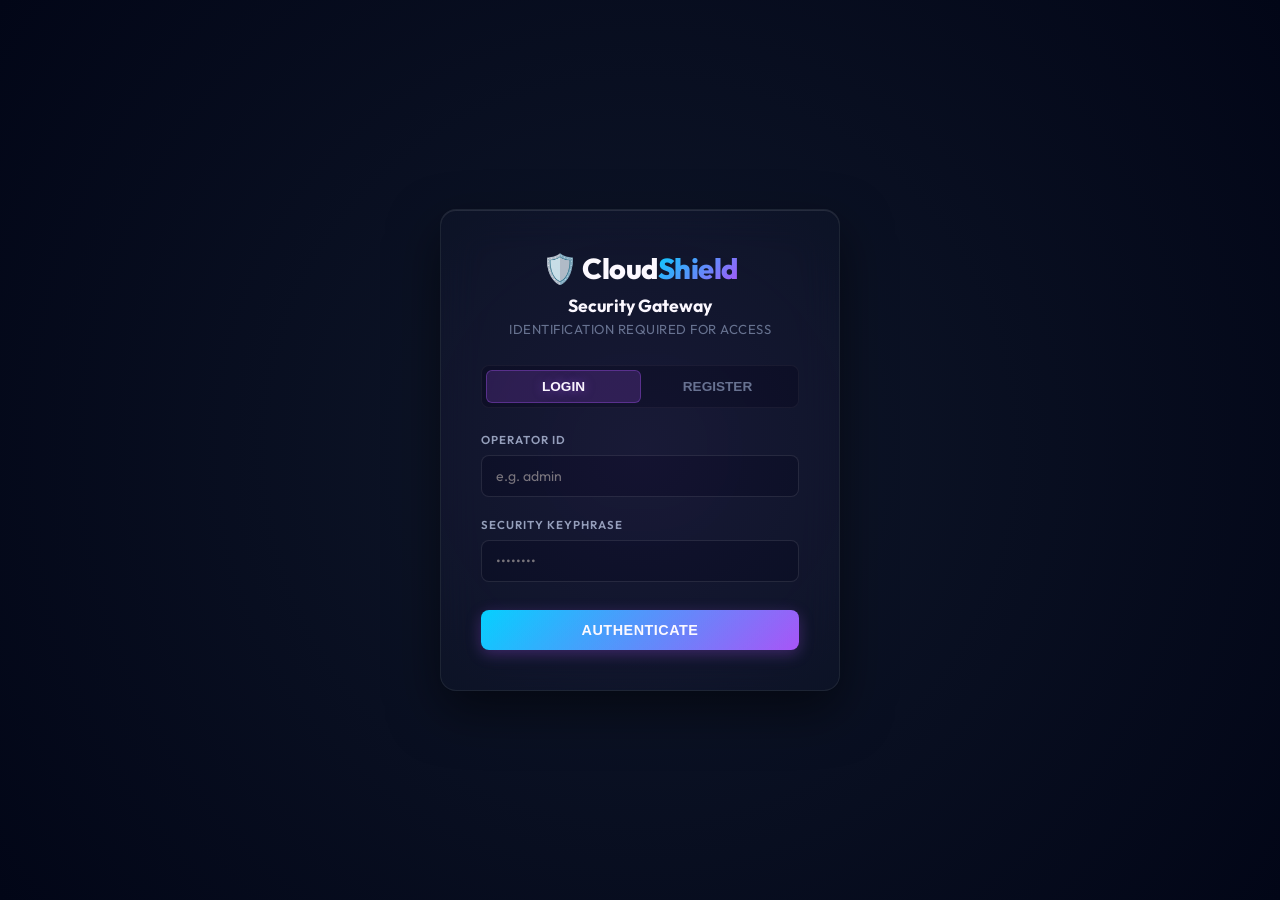
==== security_dashboard/index.html @ f5ab18ac "Implement automated localhost.run tunneling, raw github publishing, and flask_cors support" ====
<!DOCTYPE html>
<html lang="en">
<head>
    <meta charset="UTF-8">
    <meta name="viewport" content="width=device-width, initial-scale=1.0">
    <title>CloudShield SOC | Security Operations Center</title>
    <link rel="preconnect" href="https://fonts.googleapis.com">
    <link href="https://fonts.googleapis.com/css2?family=Outfit:wght@400;600;700;800&family=JetBrains+Mono:wght@400;500&display=swap" rel="stylesheet">
    <script src="chart.min.js"></script>
    <style>
        /* Font fallback if Google Fonts unavailable */
        @import url('https://fonts.googleapis.com/css2?family=Outfit:wght@400;600;700;800&family=JetBrains+Mono:wght@400;500&display=swap');
    </style>
    <style>
        :root {
            --bg: #050810;
            --card: #0d1526;
            --card2: #111d35;
            --border: #1e3058;
            --text: #e8edf5;
            --muted: #7a8ba8;
            --blue: #00d4ff;
            --green: #00ff88;
            --red: #ff2d5b;
            --orange: #ff6b00;
            --purple: #a855f7;
            --yellow: #f59e0b;
            --glow-blue: rgba(0,212,255,0.12);
            --glow-red: rgba(255,45,91,0.12);
        }
        * { box-sizing: border-box; margin: 0; padding: 0; }
        body {
            font-family: 'Outfit', sans-serif;
            background: var(--bg);
            color: var(--text);
            min-height: 100vh;
            overflow-x: hidden;
        }
        /* ── Scrollbar ── */
        ::-webkit-scrollbar { width: 6px; }
        ::-webkit-scrollbar-track { background: var(--card); }
        ::-webkit-scrollbar-thumb { background: var(--border); border-radius: 3px; }

        /* ── Header ── */
        header {
            background: rgba(13,21,38,0.92);
            backdrop-filter: blur(16px);
            border-bottom: 1px solid var(--border);
            position: sticky; top: 0; z-index: 200;
            padding: 0 2rem;
            height: 64px;
            display: flex; align-items: center; justify-content: space-between;
        }
        .logo {
            font-size: 1.5rem; font-weight: 800; letter-spacing: 2px;
            text-transform: uppercase;
        }
        .logo span { color: var(--blue); text-shadow: 0 0 20px var(--blue); }
        .header-right { display: flex; align-items: center; gap: 1rem; }
        .pulse-badge {
            display: flex; align-items: center; gap: 0.5rem;
            background: rgba(0,255,136,0.08); border: 1px solid rgba(0,255,136,0.2);
            color: var(--green); padding: 0.35rem 0.9rem; border-radius: 20px;
            font-size: 0.75rem; font-weight: 700; letter-spacing: 1px;
        }
        .pulse-dot {
            width: 7px; height: 7px; border-radius: 50%;
            background: var(--green);
            animation: blink 1.4s ease-in-out infinite;
        }
        @keyframes blink { 0%,100%{opacity:1} 50%{opacity:0.2} }

        .btn {
            display: inline-flex; align-items: center; gap: 0.4rem;
            padding: 0.4rem 1rem; border-radius: 6px; font-size: 0.8rem;
            font-weight: 600; cursor: pointer; border: none;
            background: linear-gradient(135deg, rgba(0,212,255,0.15), rgba(0,212,255,0.05));
            border: 1px solid rgba(0,212,255,0.3); color: var(--blue);
            transition: all 0.2s; font-family: 'Outfit', sans-serif;
            text-decoration: none;
        }
        .btn:hover { background: rgba(0,212,255,0.2); box-shadow: 0 0 12px rgba(0,212,255,0.3); }
        .btn-red { background: rgba(255,45,91,0.12); border-color: rgba(255,45,91,0.3); color: var(--red); }
        .btn-red:hover { background: rgba(255,45,91,0.22); box-shadow: 0 0 12px rgba(255,45,91,0.3); }
        .btn-green { background: rgba(0,255,136,0.1); border-color: rgba(0,255,136,0.3); color: var(--green); }
        .btn-green:hover { background: rgba(0,255,136,0.2); }

        /* ── Layout ── */
        .main { max-width: 1500px; margin: 0 auto; padding: 1.5rem 2rem; }

        /* ── Stats Row ── */
        .stats-row {
            display: grid; grid-template-columns: repeat(4, 1fr); gap: 1rem;
            margin-bottom: 1.5rem;
        }
        .stat-card {
            background: var(--card); border: 1px solid var(--border);
            border-radius: 12px; padding: 1.25rem 1.5rem;
            display: flex; align-items: center; gap: 1rem;
            position: relative; overflow: hidden; transition: transform 0.2s;
        }
        .stat-card:hover { transform: translateY(-2px); }
        .stat-card::before {
            content: ''; position: absolute; top: 0; left: 0; right: 0; height: 3px;
        }
        .stat-card.s-blue::before { background: linear-gradient(90deg, var(--blue), transparent); }
        .stat-card.s-red::before { background: linear-gradient(90deg, var(--red), transparent); }
        .stat-card.s-green::before { background: linear-gradient(90deg, var(--green), transparent); }
        .stat-card.s-orange::before { background: linear-gradient(90deg, var(--orange), transparent); }
        .stat-icon { font-size: 2rem; opacity: 0.85; }
        .stat-info h4 { font-size: 0.72rem; color: var(--muted); text-transform: uppercase; letter-spacing: 1px; margin-bottom: 0.25rem; }
        .stat-val { font-size: 2rem; font-weight: 800; line-height: 1; }
        .stat-card.s-blue .stat-val { color: var(--blue); }
        .stat-card.s-red .stat-val { color: var(--red); }
        .stat-card.s-green .stat-val { color: var(--green); }
        .stat-card.s-orange .stat-val { color: var(--orange); }

        /* ── Tabs ── */
        .tabs {
            display: flex; gap: 0.25rem; margin-bottom: 1.5rem;
            background: var(--card); border: 1px solid var(--border);
            border-radius: 10px; padding: 0.35rem; overflow-x: auto;
        }
        .tab-btn {
            padding: 0.5rem 1.1rem; border-radius: 7px; border: none;
            background: transparent; color: var(--muted); font-size: 0.82rem;
            font-weight: 600; cursor: pointer; white-space: nowrap;
            font-family: 'Outfit', sans-serif; transition: all 0.2s;
        }
        .tab-btn:hover { color: var(--text); background: rgba(255,255,255,0.05); }
        .tab-btn.active {
            background: linear-gradient(135deg, rgba(0,212,255,0.18), rgba(0,212,255,0.06));
            color: var(--blue); border: 1px solid rgba(0,212,255,0.25);
        }
        .tab-panel { display: none; }
        .tab-panel.active { display: block; }

        /* ── Panel ── */
        .panel {
            background: var(--card); border: 1px solid var(--border);
            border-radius: 12px; overflow: hidden; margin-bottom: 1.5rem;
        }
        .panel-head {
            padding: 1rem 1.5rem; border-bottom: 1px solid var(--border);
            display: flex; align-items: center; justify-content: space-between;
        }
        .panel-title { font-size: 0.9rem; font-weight: 700; }
        .panel-badge { font-size: 0.7rem; font-weight: 700; letter-spacing: 1px; }
        .panel-body { padding: 1.25rem 1.5rem; }

        /* ── Grid layouts ── */
        .grid-2 { display: grid; grid-template-columns: 1fr 1fr; gap: 1.25rem; }
        .grid-3 { display: grid; grid-template-columns: 1fr 2fr; gap: 1.25rem; }

        /* ── Threat Map ── */
        .threat-map {
            background: linear-gradient(145deg, #070d1a, #0a1020);
            border-radius: 0; height: 240px; position: relative; overflow: hidden;
        }
        .threat-map svg { width: 100%; height: 100%; }

        /* ── Alert Feed ── */
        .alert-feed { max-height: 420px; overflow-y: auto; }
        .alert-item {
            padding: 0.9rem 1.25rem; border-bottom: 1px solid rgba(30,48,88,0.5);
            transition: background 0.15s; cursor: default;
        }
        .alert-item:hover { background: rgba(255,255,255,0.02); }
        .alert-item:last-child { border-bottom: none; }
        .alert-meta { display: flex; justify-content: space-between; align-items: center; margin-bottom: 0.3rem; }
        .alert-ip { font-family: 'JetBrains Mono', monospace; font-size: 0.78rem; color: var(--red); font-weight: 600; }
        .alert-time { font-size: 0.7rem; color: var(--muted); }
        .alert-type { font-size: 0.85rem; font-weight: 700; margin-bottom: 0.15rem; }
        .alert-desc { font-size: 0.75rem; color: var(--muted); }

        /* ── Badge ── */
        .badge {
            display: inline-block; padding: 0.18rem 0.55rem; border-radius: 4px;
            font-size: 0.68rem; font-weight: 700; letter-spacing: 0.5px;
        }
        .badge-red { background: rgba(255,45,91,0.15); color: var(--red); border: 1px solid rgba(255,45,91,0.25); }
        .badge-orange { background: rgba(255,107,0,0.15); color: var(--orange); border: 1px solid rgba(255,107,0,0.25); }
        .badge-yellow { background: rgba(245,158,11,0.15); color: var(--yellow); border: 1px solid rgba(245,158,11,0.25); }
        .badge-green { background: rgba(0,255,136,0.1); color: var(--green); border: 1px solid rgba(0,255,136,0.2); }
        .badge-blue { background: rgba(0,212,255,0.1); color: var(--blue); border: 1px solid rgba(0,212,255,0.2); }

        /* ── Table ── */
        table { width: 100%; border-collapse: collapse; font-size: 0.83rem; }
        th {
            text-align: left; padding: 0.7rem 1rem; font-size: 0.7rem;
            text-transform: uppercase; letter-spacing: 0.8px; color: var(--muted);
            border-bottom: 1px solid var(--border); font-weight: 700;
        }
        td { padding: 0.75rem 1rem; border-bottom: 1px solid rgba(30,48,88,0.4); }
        tr:hover td { background: rgba(255,255,255,0.02); }
        tr:last-child td { border-bottom: none; }

        /* ── Toggle switch ── */
        .switch { position: relative; display: inline-block; width: 36px; height: 20px; }
        .switch input { opacity: 0; width: 0; height: 0; }
        .slider {
            position: absolute; cursor: pointer; inset: 0;
            background: rgba(30,48,88,0.8); border-radius: 20px; transition: 0.3s;
        }
        .slider:before {
            content: ''; position: absolute; height: 14px; width: 14px;
            left: 3px; bottom: 3px; background: white; border-radius: 50%; transition: 0.3s;
        }
        input:checked + .slider { background: var(--blue); }
        input:checked + .slider:before { transform: translateX(16px); }

        /* ── Form ── */
        .form-group { margin-bottom: 1rem; }
        .form-group label { display: block; font-size: 0.78rem; color: var(--muted); margin-bottom: 0.4rem; font-weight: 600; }
        .form-input {
            width: 100%; padding: 0.6rem 0.9rem; background: rgba(5,8,16,0.8);
            border: 1px solid var(--border); border-radius: 7px; color: var(--text);
            font-size: 0.85rem; font-family: 'Outfit', sans-serif; transition: border 0.2s;
        }
        .form-input:focus { outline: none; border-color: var(--blue); box-shadow: 0 0 0 3px rgba(0,212,255,0.1); }
        select.form-input option { background: #0d1526; }

        /* ── Scanner ── */
        .scan-bar-wrap { height: 6px; background: rgba(30,48,88,0.8); border-radius: 3px; margin: 1rem 0; overflow: hidden; display: none; }
        .scan-bar-fill { height: 100%; width: 0; background: linear-gradient(90deg, var(--blue), var(--green)); border-radius: 3px; transition: width 0.5s ease; }
        .scan-status { font-size: 0.8rem; color: var(--blue); font-family: 'JetBrains Mono', monospace; margin-bottom: 0.5rem; display: none; }
        .scan-input-row { display: flex; gap: 0.75rem; margin-bottom: 0.75rem; }
        .scan-input-row .form-input { flex: 1; }

        /* ── Audit report ── */
        .audit-card {
            background: var(--card2); border: 1px solid var(--border);
            border-radius: 12px; padding: 1.5rem; display: none; margin-top: 1.5rem;
        }
        .grade-circle {
            width: 72px; height: 72px; border-radius: 50%; border: 3px solid var(--green);
            display: flex; align-items: center; justify-content: center;
            font-size: 1.8rem; font-weight: 800; color: var(--green);
            box-shadow: 0 0 24px rgba(0,255,136,0.3); flex-shrink: 0;
        }
        .audit-header { display: flex; align-items: center; gap: 1.25rem; margin-bottom: 1.5rem; }
        .finding {
            background: rgba(5,8,16,0.5); border: 1px solid var(--border);
            border-left: 4px solid var(--muted); border-radius: 8px;
            padding: 1rem 1.25rem; margin-bottom: 0.9rem;
        }
        .finding.critical { border-left-color: var(--red); }
        .finding.high { border-left-color: var(--orange); }
        .finding.medium { border-left-color: var(--yellow); }
        .finding.safe { border-left-color: var(--green); }
        .finding-title { font-size: 0.9rem; font-weight: 700; margin-bottom: 0.4rem; }
        .finding-desc { font-size: 0.8rem; color: var(--muted); line-height: 1.5; }
        .finding-impact { font-size: 0.78rem; color: #ff8a9e; margin-top: 0.4rem; }
        .finding-fix { font-size: 0.78rem; color: var(--blue); margin-top: 0.3rem; }
        pre.code-block {
            background: #020408; border: 1px solid var(--border); border-radius: 6px;
            padding: 0.75rem; font-family: 'JetBrains Mono', monospace; font-size: 0.75rem;
            color: #93c5fd; overflow-x: auto; margin-top: 0.75rem; white-space: pre;
        }

        /* ── Traffic Console ── */
        .traffic-console {
            background: #020408; border-radius: 8px; padding: 1rem;
            font-family: 'JetBrains Mono', monospace; font-size: 0.75rem;
            max-height: 480px; overflow-y: auto; line-height: 1.8;
        }
        .console-line {
            line-height: 1.5;
            border-bottom: 1px solid rgba(255, 255, 255, 0.05);
            padding-bottom: 0.25rem;
            word-break: break-all;
            color: var(--muted);
        }
        .console-line.pass { color: var(--green); }
        .console-line.block { color: var(--red); }
        .console-line.deception { color: var(--orange); }
        .console-line.system { color: var(--blue); }
        
        .tlog { color: var(--muted); }
        .tlog.pass { color: var(--green); }
        .tlog.block { color: var(--red); }
        .tlog.deception { color: var(--orange); }

        /* ── Analytics ── */
        .chart-box { padding: 1.25rem; }
        canvas { max-width: 100%; }

        /* ── Nodes ── */
        .node-row {
            display: flex; align-items: center; justify-content: space-between;
            padding: 0.9rem 1.25rem; border-bottom: 1px solid rgba(30,48,88,0.4);
        }
        .node-row:last-child { border-bottom: none; }
        .node-left { display: flex; align-items: center; gap: 0.75rem; }
        .node-name { font-size: 0.85rem; font-weight: 600; }
        .node-addr { font-size: 0.72rem; color: var(--muted); font-family: 'JetBrains Mono', monospace; }
        .status-dot {
            width: 8px; height: 8px; border-radius: 50%;
            background: var(--green); box-shadow: 0 0 8px var(--green);
        }
        .status-dot.orange { background: var(--orange); box-shadow: 0 0 8px var(--orange); }

        /* ── Secret Key Modal ── */
        .modal-overlay {
            position: fixed; inset: 0; background: rgba(0,0,0,0.75);
            backdrop-filter: blur(8px); z-index: 999;
            display: none; align-items: center; justify-content: center;
        }
        .modal-overlay.show { display: flex; }
        .modal-box {
            background: var(--card); border: 1px solid var(--border);
            border-radius: 16px; padding: 2rem; width: 480px; max-width: 95vw;
            animation: popIn 0.3s ease;
        }
        @keyframes popIn { from{transform:scale(0.9);opacity:0} to{transform:scale(1);opacity:1} }
        .modal-icon { font-size: 3rem; text-align: center; margin-bottom: 1rem; }
        .modal-title { font-size: 1.2rem; font-weight: 800; text-align: center; margin-bottom: 0.5rem; color: var(--green); }
        .modal-sub { font-size: 0.82rem; color: var(--muted); text-align: center; margin-bottom: 1.5rem; }
        .key-display {
            background: #020408; border: 1px solid var(--green);
            border-radius: 8px; padding: 1rem 1.25rem;
            font-family: 'JetBrains Mono', monospace; font-size: 1.1rem;
            font-weight: 700; color: var(--green); text-align: center;
            letter-spacing: 3px; margin-bottom: 1.25rem;
            box-shadow: 0 0 20px rgba(0,255,136,0.15);
        }
        .key-meta { font-size: 0.75rem; color: var(--muted); text-align: center; margin-bottom: 1.5rem; }

        /* ── Empty state ── */
        .empty { text-align: center; color: var(--muted); padding: 3rem 1rem; font-size: 0.85rem; }

        /* ── Responsive ── */
        @media(max-width: 900px) {
            .stats-row { grid-template-columns: repeat(2, 1fr); }
            .grid-2, .grid-3 { grid-template-columns: 1fr; }
        }
        @media(max-width: 600px) {
            .stats-row { grid-template-columns: 1fr; }
            .main { padding: 1rem; }
        }
    </style>
</head>
<body>

<!-- ═══ SIEM LOGIN/REGISTER OVERLAY ═══ -->
<div id="auth-overlay" style="position: fixed; top: 0; left: 0; width: 100vw; height: 100vh; background: radial-gradient(circle at center, #0f172a 0%, #020617 100%); z-index: 99999; display: flex; align-items: center; justify-content: center; font-family: 'Outfit', sans-serif; transition: opacity 0.5s ease, visibility 0.5s ease; opacity: 1; visibility: visible;">
    <style>
        .auth-card {
            background: rgba(13, 21, 38, 0.6);
            backdrop-filter: blur(20px);
            border: 1px solid rgba(255, 255, 255, 0.08);
            box-shadow: 0 20px 50px rgba(0, 0, 0, 0.5), inset 0 1px 0 rgba(255,255,255,0.1);
            border-radius: 16px;
            width: 100%;
            max-width: 400px;
            padding: 2.5rem;
            box-sizing: border-box;
            text-align: center;
            position: relative;
            overflow: hidden;
        }
        .auth-card::before {
            content: '';
            position: absolute;
            top: -50%;
            left: -50%;
            width: 200%;
            height: 200%;
            background: radial-gradient(circle, rgba(168,85,247,0.08) 0%, transparent 60%);
            pointer-events: none;
        }
        .auth-logo {
            font-size: 1.8rem;
            font-weight: 800;
            letter-spacing: -0.5px;
            color: #fff;
            margin-bottom: 0.5rem;
        }
        .auth-logo span {
            background: linear-gradient(135deg, #00d4ff 0%, #a855f7 100%);
            -webkit-background-clip: text;
            -webkit-text-fill-color: transparent;
        }
        .auth-subtitle {
            color: #64748b;
            font-size: 0.82rem;
            margin-bottom: 1.75rem;
            letter-spacing: 0.5px;
        }
        .auth-tabs {
            display: flex;
            background: rgba(2, 6, 23, 0.5);
            border-radius: 8px;
            padding: 0.25rem;
            margin-bottom: 1.5rem;
            border: 1px solid rgba(255, 255, 255, 0.05);
        }
        .auth-tab {
            flex: 1;
            padding: 0.5rem;
            color: #64748b;
            cursor: pointer;
            font-size: 0.85rem;
            font-weight: 600;
            transition: all 0.2s;
            border-radius: 6px;
            border: none;
            background: transparent;
        }
        .auth-tab.active {
            background: rgba(168, 85, 247, 0.2);
            color: #fff;
            border: 1px solid rgba(168, 85, 247, 0.35);
            text-shadow: 0 0 10px rgba(168, 85, 247, 0.5);
        }
        .auth-form-group {
            text-align: left;
            margin-bottom: 1.25rem;
        }
        .auth-form-group label {
            display: block;
            font-size: 0.72rem;
            color: #94a3b8;
            text-transform: uppercase;
            letter-spacing: 1px;
            margin-bottom: 0.5rem;
            font-weight: 600;
        }
        .auth-input {
            width: 100%;
            background: rgba(2, 6, 23, 0.4);
            border: 1px solid rgba(255, 255, 255, 0.1);
            border-radius: 8px;
            padding: 0.7rem 0.9rem;
            color: #fff;
            font-family: inherit;
            font-size: 0.88rem;
            outline: none;
            transition: all 0.3s;
            box-sizing: border-box;
        }
        .auth-input:focus {
            border-color: #a855f7;
            box-shadow: 0 0 15px rgba(168, 85, 247, 0.25);
            background: rgba(2, 6, 23, 0.6);
        }
        .auth-btn {
            width: 100%;
            padding: 0.75rem;
            background: linear-gradient(135deg, #00d4ff 0%, #a855f7 100%);
            border: none;
            border-radius: 8px;
            color: #fff;
            font-weight: 700;
            font-size: 0.9rem;
            cursor: pointer;
            transition: all 0.3s;
            margin-top: 0.5rem;
            box-shadow: 0 4px 15px rgba(168, 85, 247, 0.3);
            letter-spacing: 0.5px;
        }
        .auth-btn:hover {
            transform: translateY(-2px);
            box-shadow: 0 6px 20px rgba(168, 85, 247, 0.5);
        }
        .auth-btn:active {
            transform: translateY(0);
        }
        .auth-error {
            background: rgba(239, 68, 68, 0.15);
            border: 1px solid rgba(239, 68, 68, 0.3);
            color: #f87171;
            padding: 0.7rem;
            border-radius: 8px;
            font-size: 0.8rem;
            margin-bottom: 1.25rem;
            text-align: left;
            display: none;
            animation: authShake 0.3s ease;
        }
        @keyframes authShake {
            0%, 100% { transform: translateX(0); }
            25% { transform: translateX(-5px); }
            75% { transform: translateX(5px); }
        }
    </style>
    <div class="auth-card">
        <div class="auth-logo">🛡️ Cloud<span>Shield</span></div>
        <div id="auth-card-title" style="color:#fff; font-size:1.1rem; font-weight:700; margin-bottom:0.25rem;">Security Gateway</div>
        <div class="auth-subtitle">IDENTIFICATION REQUIRED FOR ACCESS</div>
        
        <div class="auth-tabs">
            <button id="tab-login" class="auth-tab active" onclick="switchAuthTab('login')">LOGIN</button>
            <button id="tab-register" class="auth-tab" onclick="switchAuthTab('register')">REGISTER</button>
        </div>
        
        <div id="auth-error-banner" class="auth-error"></div>
        
        <form id="auth-form" onsubmit="handleAuthSubmit(event)">
            <div class="auth-form-group">
                <label for="auth-username">Operator ID</label>
                <input type="text" id="auth-username" class="auth-input" placeholder="e.g. admin" required autocomplete="off">
            </div>
            
            <div id="auth-group-email" class="auth-form-group" style="display: none;">
                <label for="auth-email">Secure Email</label>
                <input type="email" id="auth-email" class="auth-input" placeholder="e.g. analyst@safecorp.com" autocomplete="off">
            </div>
            
            <div class="auth-form-group">
                <label for="auth-password">Security Keyphrase</label>
                <input type="password" id="auth-password" class="auth-input" placeholder="••••••••" required>
            </div>
            
            <button type="submit" id="auth-submit-btn" class="auth-btn">AUTHENTICATE</button>
        </form>
    </div>
</div>

<!-- ═══ HEADER ═══ -->
<header>
    <div class="logo">🛡️ Cloud<span>Shield</span> <span style="font-size: 0.72rem; color: var(--muted); text-transform: none; font-weight: 500; margin-left: 6px; letter-spacing: 0.5px;">by Pratyush Pandey</span></div>
    <div class="header-right">
        <a href="#" id="btn-export" class="btn">📥 Export Report</a>
        <a href="#" id="btn-logout" class="btn" style="background: rgba(239,68,68,0.15); border-color: rgba(239,68,68,0.3); color: #f87171; margin-left: 8px; display: none;">🚪 Logout</a>
        <div class="pulse-badge">
            <div class="pulse-dot"></div>
            SOC LIVE
        </div>
    </div>
</header>

<!-- ═══ MAIN ═══ -->
<div class="main">

    <!-- Stats -->
    <div class="stats-row">
        <div class="stat-card s-blue">
            <div class="stat-icon">📡</div>
            <div class="stat-info">
                <h4>Total Threats</h4>
                <div class="stat-val" id="stat-threats">0</div>
            </div>
        </div>
        <div class="stat-card s-red">
            <div class="stat-icon">⚠️</div>
            <div class="stat-info">
                <h4>Critical Alerts</h4>
                <div class="stat-val" id="stat-critical">0</div>
            </div>
        </div>
        <div class="stat-card s-orange">
            <div class="stat-icon">🍯</div>
            <div class="stat-info">
                <h4>Honeypot Traps</h4>
                <div class="stat-val" id="stat-honeypot">0</div>
            </div>
        </div>
        <div class="stat-card s-green">
            <div class="stat-icon">🚫</div>
            <div class="stat-info">
                <h4>IPs Banned</h4>
                <div class="stat-val" id="stat-bans">0</div>
            </div>
        </div>
    </div>

    <!-- Tabs -->
    <div class="tabs">
        <button class="tab-btn active" onclick="switchTab(this,'tab-siem')">🛡️ SIEM Threat Center</button>
        <button class="tab-btn" onclick="switchTab(this,'tab-blocklist')">🚫 Firewall Blocklist</button>
        <button class="tab-btn" onclick="switchTab(this,'tab-rules')">🎛️ Signature Builder</button>
        <button class="tab-btn" onclick="switchTab(this,'tab-scanner')">⚡ Vulnerability Auditor</button>
        <button class="tab-btn" onclick="switchTab(this,'tab-traffic')">🔍 Traffic Inspector</button>
        <button class="tab-btn" onclick="switchTab(this,'tab-analytics'); renderCharts()">📊 Analytics</button>
        <button class="tab-btn" onclick="switchTab(this,'tab-features')">✨ Feature Highlights</button>
    </div>

    <!-- ═══ TAB 1: SIEM ═══ -->
    <div id="tab-siem" class="tab-panel active">
        <div class="grid-3">
            <!-- Alert Feed -->
            <div class="panel" style="grid-column: 1">
                <div class="panel-head">
                    <div class="panel-title">🌍 Threat Map</div>
                    <span class="panel-badge" style="color:var(--blue)">GEO SENSORS</span>
                </div>
                <div class="threat-map">
                    <svg viewBox="0 0 1000 350" id="mapSvg">
                        <circle cx="500" cy="175" r="10" fill="var(--blue)" opacity="0.9"/>
                        <circle cx="500" cy="175" r="22" fill="none" stroke="var(--blue)" stroke-width="1.5" opacity="0.4" style="animation:blink 2s infinite"/>
                        <text x="500" y="155" fill="var(--blue)" font-size="10" text-anchor="middle" font-weight="bold">TARGET</text>
                        <!-- Static attack vectors -->
                        <path d="M 200 100 Q 350 40 500 175" stroke="var(--red)" stroke-width="1.5" fill="none" opacity="0.6"/>
                        <circle cx="200" cy="100" r="6" fill="var(--red)" opacity="0.9"/>
                        <text x="200" y="88" fill="var(--red)" font-size="8" text-anchor="middle">221.228.1.9 (CN)</text>
                        <path d="M 340 65 Q 420 30 500 175" stroke="var(--red)" stroke-width="1.5" fill="none" opacity="0.6"/>
                        <circle cx="340" cy="65" r="6" fill="var(--red)" opacity="0.9"/>
                        <text x="340" y="53" fill="var(--red)" font-size="8" text-anchor="middle">95.104.2.14 (RU)</text>
                        <path d="M 780 130 Q 640 70 500 175" stroke="var(--orange)" stroke-width="1.5" fill="none" opacity="0.6"/>
                        <circle cx="780" cy="130" r="6" fill="var(--orange)" opacity="0.9"/>
                        <text x="780" y="118" fill="var(--orange)" font-size="8" text-anchor="middle">198.51.100.4 (US)</text>
                        <path d="M 620 270 Q 560 220 500 175" stroke="var(--purple)" stroke-width="1.5" fill="none" opacity="0.6"/>
                        <circle cx="620" cy="270" r="6" fill="var(--purple)" opacity="0.9"/>
                        <text x="620" y="285" fill="var(--purple)" font-size="8" text-anchor="middle">185.220.101.5 (NL)</text>
                    </svg>
                </div>
                <!-- Virtual nodes -->
                <div class="node-row">
                    <div class="node-left"><span>🛡️</span><div><div class="node-name">WAF Proxy Gateway</div><div class="node-addr">127.0.0.1:8080</div></div></div>
                    <div class="status-dot"></div>
                </div>
                <div class="node-row">
                    <div class="node-left"><span>💻</span><div><div class="node-name">Legitimate Web App</div><div class="node-addr">127.0.0.1:8000</div></div></div>
                    <div class="status-dot"></div>
                </div>
                <div class="node-row">
                    <div class="node-left"><span>🍯</span><div><div class="node-name">Honeypot Decoy</div><div class="node-addr">127.0.0.1:9000</div></div></div>
                    <div class="status-dot orange"></div>
                </div>
                <div class="node-row">
                    <div class="node-left"><span>💾</span><div><div class="node-name">Security Backend API</div><div class="node-addr">127.0.0.1:5000</div></div></div>
                    <div class="status-dot"></div>
                </div>
            </div>

            <!-- Alert Feed -->
            <div class="panel" style="grid-column: 2 / 4">
                <div class="panel-head">
                    <div class="panel-title">📡 Real-Time Alert Feed</div>
                    <span class="panel-badge" style="color:var(--green)">STREAM ACTIVE</span>
                </div>
                <div class="alert-feed" id="alert-feed">
                    <div class="empty">Connecting to SIEM telemetry…</div>
                </div>
            </div>
        </div>
    </div>

    <!-- ═══ TAB 2: BLOCKLIST ═══ -->
    <div id="tab-blocklist" class="tab-panel">
        <div class="panel">
            <div class="panel-head">
                <div class="panel-title">🚫 Dynamic Firewall Blocklist</div>
                <span class="panel-badge" style="color:var(--red)">IPS ACTIVE</span>
            </div>
            <table>
                <thead><tr><th>IP Address</th><th>Banned At</th><th>Reason</th><th>Action</th></tr></thead>
                <tbody id="banned-tbody">
                    <tr><td colspan="4" class="empty">No active bans.</td></tr>
                </tbody>
            </table>
        </div>
    </div>

    <!-- ═══ TAB 3: RULES ═══ -->
    <div id="tab-rules" class="tab-panel">
        <div class="grid-2">
            <!-- Rules table -->
            <div class="panel" style="grid-column:1/3">
                <div class="panel-head">
                    <div class="panel-title">🛡️ Active WAF Signature Registry</div>
                    <span class="panel-badge" style="color:var(--blue)">SIGNATURES ON</span>
                </div>
                <div style="overflow-x:auto">
                    <table>
                        <thead><tr><th>Rule Name</th><th>Pattern</th><th>Target</th><th>Severity</th><th>Status</th><th>Delete</th></tr></thead>
                        <tbody id="rules-tbody">
                            <tr><td colspan="6" class="empty">Loading WAF rules…</td></tr>
                        </tbody>
                    </table>
                </div>
            </div>
            <!-- Add rule form -->
            <div class="panel" style="grid-column:1">
                <div class="panel-head">
                    <div class="panel-title">➕ Deploy New WAF Signature</div>
                </div>
                <div class="panel-body">
                    <form id="add-rule-form">
                        <div class="form-group">
                            <label>Rule Name</label>
                            <input class="form-input" id="rule-name" placeholder="e.g. Block sqlmap" required>
                        </div>
                        <div class="form-group">
                            <label>Regex Pattern</label>
                            <input class="form-input" id="rule-pattern" placeholder="(?i)(sqlmap|nessus)" required>
                        </div>
                        <div class="form-group">
                            <label>Target Scope</label>
                            <select class="form-input" id="rule-target">
                                <option value="QUERY_OR_BODY">Query / POST Body</option>
                                <option value="PATH">URL Path</option>
                                <option value="HEADERS">Request Headers</option>
                            </select>
                        </div>
                        <div class="form-group">
                            <label>Severity</label>
                            <select class="form-input" id="rule-severity">
                                <option value="CRITICAL">CRITICAL</option>
                                <option value="HIGH" selected>HIGH</option>
                                <option value="MEDIUM">MEDIUM</option>
                                <option value="LOW">LOW</option>
                            </select>
                        </div>
                        <button type="submit" class="btn btn-green" style="width:100%;justify-content:center;padding:.7rem">🚀 Deploy WAF Signature</button>
                    </form>
                </div>
            </div>
        </div>
    </div>

    <!-- ═══ TAB 4: SCANNER ═══ -->
    <div id="tab-scanner" class="tab-panel">
        <div class="panel">
            <div class="panel-head">
                <div class="panel-title">⚡ Autonomous Vulnerability Auditor</div>
                <span class="panel-badge" style="color:var(--blue)">PENTEST ENGINE</span>
            </div>
            <div class="panel-body">
                <p style="color:var(--muted);font-size:0.85rem;margin-bottom:1.25rem">
                    Run a full vulnerability audit against the target. The scanner probes directories, checks HTTP security headers, and attempts SQL injection bypasses to generate a security scorecard.
                </p>
                <div class="scan-input-row">
                    <input class="form-input" id="scan-url" value="http://127.0.0.1:8080" placeholder="Target URL">
                    <button class="btn btn-green" id="scan-btn" onclick="startScan()" style="padding:.6rem 1.5rem">▶ Start Scan</button>
                </div>
                <div class="scan-bar-wrap" id="scan-bar-wrap"><div class="scan-bar-fill" id="scan-bar"></div></div>
                <div class="scan-status" id="scan-status">Idle…</div>

                <!-- Audit Report -->
                <div class="audit-card" id="audit-card">
                    <div class="audit-header">
                        <div class="grade-circle" id="audit-grade">A</div>
                        <div>
                            <div style="font-size:1.1rem;font-weight:800">Security Assessment Report</div>
                            <div style="color:var(--muted);font-size:0.8rem;margin-top:.25rem">
                                Target: <span id="audit-target" style="color:var(--blue);font-family:'JetBrains Mono',monospace"></span><br>
                                Score: <strong id="audit-score" style="color:var(--green)">100/100</strong> &nbsp;|&nbsp; Date: <span id="audit-date" style="color:var(--muted)"></span>
                            </div>
                        </div>
                        <button class="btn" style="margin-left:auto" onclick="window.print()">🖨️ Print</button>
                    </div>
                    <div id="audit-findings"></div>
                </div>
            </div>
        </div>
    </div>

    <!-- ═══ TAB 5: TRAFFIC ═══ -->
    <div id="tab-traffic" class="tab-panel">
        <div class="panel">
            <div class="panel-head">
                <div class="panel-title">🔍 Live Gateway Raw HTTP Request Inspector</div>
                <div style="display: flex; gap: 1rem; align-items: center;">
                    <button class="btn btn-outline" style="font-size: 0.75rem; padding: 0.3rem 0.75rem;" onclick="clearTraffic()">🧹 Clear Console</button>
                    <span style="color: var(--blue); font-size: 0.8rem; font-weight: bold; letter-spacing: 1px;">LOGGER RUNNING</span>
                </div>
            </div>
            <div class="panel-body">
                <p style="color: var(--muted); font-size: 0.85rem; margin-bottom: 1.25rem;">
                    Monitors every transaction routed through the WAF Proxy Gateway. Visualizes network actions (PASS, BLOCK, DECEPTION) in real-time.
                </p>
                <div class="traffic-console" id="trafficConsole">
                    <div class="console-line system">[SYSTEM] Traffic telemetry sensor online. Waiting for transactions...</div>
                </div>
            </div>
        </div>
    </div>

    <!-- ═══ TAB 6: ANALYTICS ═══ -->
    <div id="tab-analytics" class="tab-panel">

        <!-- Analytics Summary Strip -->
        <div id="analytics-summary" style="display:grid;grid-template-columns:repeat(4,1fr);gap:1rem;margin-bottom:1.5rem">
            <div style="background:linear-gradient(135deg,rgba(255,45,91,0.15),rgba(255,45,91,0.04));border:1px solid rgba(255,45,91,0.25);border-radius:12px;padding:1.1rem 1.25rem;display:flex;align-items:center;gap:.9rem">
                <span style="font-size:1.8rem">🚨</span>
                <div><div style="font-size:.68rem;color:var(--muted);text-transform:uppercase;letter-spacing:1px;margin-bottom:.2rem">Critical Events</div><div id="an-critical" style="font-size:1.7rem;font-weight:800;color:var(--red)">—</div></div>
            </div>
            <div style="background:linear-gradient(135deg,rgba(255,107,0,0.15),rgba(255,107,0,0.04));border:1px solid rgba(255,107,0,0.25);border-radius:12px;padding:1.1rem 1.25rem;display:flex;align-items:center;gap:.9rem">
                <span style="font-size:1.8rem">🌐</span>
                <div><div style="font-size:.68rem;color:var(--muted);text-transform:uppercase;letter-spacing:1px;margin-bottom:.2rem">Unique Attackers</div><div id="an-ips" style="font-size:1.7rem;font-weight:800;color:var(--orange)">—</div></div>
            </div>
            <div style="background:linear-gradient(135deg,rgba(0,255,136,0.12),rgba(0,255,136,0.03));border:1px solid rgba(0,255,136,0.2);border-radius:12px;padding:1.1rem 1.25rem;display:flex;align-items:center;gap:.9rem">
                <span style="font-size:1.8rem">🛡️</span>
                <div><div style="font-size:.68rem;color:var(--muted);text-transform:uppercase;letter-spacing:1px;margin-bottom:.2rem">Requests Blocked</div><div id="an-blocked" style="font-size:1.7rem;font-weight:800;color:var(--green)">—</div></div>
            </div>
            <div style="background:linear-gradient(135deg,rgba(0,212,255,0.12),rgba(0,212,255,0.03));border:1px solid rgba(0,212,255,0.2);border-radius:12px;padding:1.1rem 1.25rem;display:flex;align-items:center;gap:.9rem">
                <span style="font-size:1.8rem">📊</span>
                <div><div style="font-size:.68rem;color:var(--muted);text-transform:uppercase;letter-spacing:1px;margin-bottom:.2rem">Attack Types</div><div id="an-types" style="font-size:1.7rem;font-weight:800;color:var(--blue)">—</div></div>
            </div>
        </div>

        <!-- Row 1: Attack Donut + Timeline -->
        <div style="display:grid;grid-template-columns:1fr 2fr;gap:1.25rem;margin-bottom:1.25rem">
            <!-- Attack type donut -->
            <div class="panel" style="background:linear-gradient(145deg,#0d1526,#0a1020);border:1px solid rgba(0,212,255,0.15);box-shadow:0 10px 30px rgba(0,0,0,0.3)">
                <div class="panel-head" style="border-bottom:1px solid rgba(0,212,255,0.15)">
                    <div class="panel-title" style="color:var(--blue)">🎯 Attack Distribution</div>
                    <span class="panel-badge" style="color:var(--blue);background:rgba(0,212,255,0.08);border:1px solid rgba(0,212,255,0.2);padding:.2rem .6rem;border-radius:20px">LIVE</span>
                </div>
                <div style="padding:1.5rem;display:flex;align-items:center;justify-content:center;min-height:300px;position:relative">
                    <canvas id="chart-attack" style="max-height:280px;z-index:2"></canvas>
                    <div style="position:absolute;pointer-events:none;text-align:center;font-family:'Outfit',sans-serif;z-index:1;display:flex;flex-direction:column;justify-content:center;align-items:center">
                        <div style="font-size:0.68rem;color:var(--muted);text-transform:uppercase;letter-spacing:1px;margin-bottom:2px">Total Threat</div>
                        <div id="center-attack-val" style="font-size:1.5rem;font-weight:800;color:var(--blue)">—</div>
                    </div>
                </div>
            </div>
            <!-- 24h Timeline -->
            <div class="panel" style="background:linear-gradient(145deg,#0d1526,#0a1020);border:1px solid rgba(255,107,0,0.15);box-shadow:0 10px 30px rgba(0,0,0,0.3)">
                <div class="panel-head" style="border-bottom:1px solid rgba(255,107,0,0.15)">
                    <div class="panel-title" style="color:var(--orange)">📈 24-Hour Threat Timeline</div>
                    <span class="panel-badge" style="color:var(--orange);background:rgba(255,107,0,0.08);border:1px solid rgba(255,107,0,0.2);padding:.2rem .6rem;border-radius:20px">HOURLY INTERVALS</span>
                </div>
                <div style="padding:1.5rem;min-height:300px;display:flex;align-items:center">
                    <canvas id="chart-timeline" style="width:100%!important"></canvas>
                </div>
            </div>
        </div>

        <!-- Row 2: Severity + Top IPs -->
        <div style="display:grid;grid-template-columns:1fr 1fr;gap:1.25rem;margin-bottom:1.25rem">
            <!-- Severity horizontal bars -->
            <div class="panel" style="background:linear-gradient(145deg,#0d1526,#0a1020);border:1px solid rgba(255,45,91,0.15);box-shadow:0 10px 30px rgba(0,0,0,0.3)">
                <div class="panel-head" style="border-bottom:1px solid rgba(255,45,91,0.15)">
                    <div class="panel-title" style="color:var(--red)">⚠️ Severity Risk Matrix</div>
                    <span class="panel-badge" style="color:var(--red);background:rgba(255,45,91,0.08);border:1px solid rgba(255,45,91,0.2);padding:.2rem .6rem;border-radius:20px">RISK LEVEL</span>
                </div>
                <div style="padding:1.5rem;min-height:260px;display:flex;align-items:center">
                    <canvas id="chart-severity" style="width:100%!important"></canvas>
                </div>
            </div>
            <!-- Top attacker IPs -->
            <div class="panel" style="background:linear-gradient(145deg,#0d1526,#0a1020);border:1px solid rgba(255,45,91,0.15);box-shadow:0 10px 30px rgba(0,0,0,0.3)">
                <div class="panel-head" style="border-bottom:1px solid rgba(255,45,91,0.15)">
                    <div class="panel-title" style="color:var(--red)">🌐 Top Threat Sources</div>
                    <span class="panel-badge" style="color:var(--red);background:rgba(255,45,91,0.08);border:1px solid rgba(255,45,91,0.2);padding:.2rem .6rem;border-radius:20px">GEO INTEL</span>
                </div>
                <div style="overflow-x:auto">
                    <table>
                        <thead>
                            <tr>
                                <th style="width:30px">#</th>
                                <th>Source IP</th>
                                <th>Attack Hits</th>
                                <th>Threat</th>
                            </tr>
                        </thead>
                        <tbody id="top-ips-tbody">
                            <tr><td colspan="4" class="empty">Loading intel…</td></tr>
                        </tbody>
                    </table>
                </div>
            </div>
        </div>

        <!-- Row 3: WAF Actions + Alert Status (full width donut row) -->
        <div style="display:grid;grid-template-columns:1fr 1fr 1fr;gap:1.25rem">
            <!-- WAF Action Donut -->
            <div class="panel" style="background:linear-gradient(145deg,#0d1526,#0a1020);border:1px solid rgba(0,255,136,0.15);box-shadow:0 10px 30px rgba(0,0,0,0.3)">
                <div class="panel-head" style="border-bottom:1px solid rgba(0,255,136,0.15)">
                    <div class="panel-title" style="color:var(--green)">🛡️ WAF Actions</div>
                    <span class="panel-badge" style="color:var(--green);background:rgba(0,255,136,0.08);border:1px solid rgba(0,255,136,0.2);padding:.2rem .6rem;border-radius:20px">GATEWAY</span>
                </div>
                <div style="padding:1.5rem;display:flex;align-items:center;justify-content:center;min-height:240px;position:relative">
                    <canvas id="chart-waf" style="max-height:200px;z-index:2"></canvas>
                    <div style="position:absolute;pointer-events:none;text-align:center;font-family:'Outfit',sans-serif;z-index:1;display:flex;flex-direction:column;justify-content:center;align-items:center">
                        <div style="font-size:0.6rem;color:var(--muted);text-transform:uppercase;letter-spacing:1px;margin-bottom:1px">WAF Traffic</div>
                        <div id="center-waf-val" style="font-size:1.25rem;font-weight:800;color:var(--green)">—</div>
                    </div>
                </div>
            </div>
            <!-- Alert Status Donut -->
            <div class="panel" style="background:linear-gradient(145deg,#0d1526,#0a1020);border:1px solid rgba(0,212,255,0.15);box-shadow:0 10px 30px rgba(0,0,0,0.3)">
                <div class="panel-head" style="border-bottom:1px solid rgba(0,212,255,0.15)">
                    <div class="panel-title" style="color:var(--blue)">📋 Alert Status</div>
                    <span class="panel-badge" style="color:var(--blue);background:rgba(0,212,255,0.08);border:1px solid rgba(0,212,255,0.2);padding:.2rem .6rem;border-radius:20px">RESPONSE</span>
                </div>
                <div style="padding:1.5rem;display:flex;align-items:center;justify-content:center;min-height:240px;position:relative">
                    <canvas id="chart-status" style="max-height:200px;z-index:2"></canvas>
                    <div style="position:absolute;pointer-events:none;text-align:center;font-family:'Outfit',sans-serif;z-index:1;display:flex;flex-direction:column;justify-content:center;align-items:center">
                        <div style="font-size:0.6rem;color:var(--muted);text-transform:uppercase;letter-spacing:1px;margin-bottom:1px">Alerts</div>
                        <div id="center-status-val" style="font-size:1.25rem;font-weight:800;color:var(--blue)">—</div>
                    </div>
                </div>
            </div>
            <!-- Attack Method Donut -->
            <div class="panel" style="background:linear-gradient(145deg,#0d1526,#0a1020);border:1px solid rgba(168,85,247,0.15);box-shadow:0 10px 30px rgba(0,0,0,0.3)">
                <div class="panel-head" style="border-bottom:1px solid rgba(168,85,247,0.15)">
                    <div class="panel-title" style="color:var(--purple)">📡 HTTP Methods</div>
                    <span class="panel-badge" style="color:var(--purple);background:rgba(168,85,247,0.08);border:1px solid rgba(168,85,247,0.2);padding:.2rem .6rem;border-radius:20px">REQUEST TYPE</span>
                </div>
                <div style="padding:1.5rem;display:flex;align-items:center;justify-content:center;min-height:240px;position:relative">
                    <canvas id="chart-methods" style="max-height:200px;z-index:2"></canvas>
                    <div style="position:absolute;pointer-events:none;text-align:center;font-family:'Outfit',sans-serif;z-index:1;display:flex;flex-direction:column;justify-content:center;align-items:center">
                        <div style="font-size:0.6rem;color:var(--muted);text-transform:uppercase;letter-spacing:1px;margin-bottom:1px">Methods</div>
                        <div id="center-methods-val" style="font-size:1.25rem;font-weight:800;color:var(--purple)">—</div>
                    </div>
                </div>
            </div>
        </div>

    </div>

    <!-- ═══ TAB 7: FEATURES ═══ -->
    <div id="tab-features" class="tab-panel">
        <div class="panel" style="background: linear-gradient(145deg, #0d1526, #0a1020); border: 1px solid rgba(0, 212, 255, 0.15); box-shadow: 0 10px 30px rgba(0,0,0,0.3)">
            <div class="panel-head" style="border-bottom: 1px solid rgba(0, 212, 255, 0.15)">
                <div class="panel-title" style="color: var(--blue)">✨ CloudShield Cyber Security Platform Capabilities</div>
                <span class="panel-badge" style="color: var(--green); background: rgba(0, 255, 136, 0.08); border: 1px solid rgba(0, 255, 136, 0.2); padding: 0.2rem 0.6rem; border-radius: 20px;">V4 CORE ACTIVE</span>
            </div>
            <div class="panel-body">
                <p style="color: var(--muted); font-size: 0.9rem; margin-bottom: 2rem; line-height: 1.6;">
                    CloudShield is a production-ready, zero-trust virtualization security gateway suite designed to protect modern cloud services from sophisticated threat vectors. Below is an overview of the modules driving active defense, intrusion detection, deception, and cryptographic security across the ecosystem.
                </p>
                
                <div style="display: grid; grid-template-columns: repeat(auto-fit, minmax(280px, 1fr)); gap: 1.5rem;">
                    <!-- Card 1: WAF Proxy Gateway -->
                    <div style="background: rgba(30, 48, 88, 0.25); border: 1px solid var(--border); border-radius: 12px; padding: 1.5rem; transition: all 0.3s; position: relative;" onmouseover="this.style.borderColor='var(--blue)'; this.style.boxShadow='0 0 15px rgba(0, 212, 255, 0.15)'" onmouseout="this.style.borderColor='var(--border)'; this.style.boxShadow='none'">
                        <div style="font-size: 2rem; margin-bottom: 0.75rem;">🛡️</div>
                        <h3 style="font-family: 'Outfit', sans-serif; font-weight: 700; font-size: 1.1rem; color: var(--blue); margin-bottom: 0.5rem;">WAF Proxy Gateway</h3>
                        <p style="font-size: 0.8rem; color: var(--muted); line-height: 1.5;">
                            A reverse-proxy gateway that sits in front of core applications, inspecting HTTP traffic (URL Paths, Headers, Query strings, and POST bodies) in real-time to match signature patterns.
                        </p>
                    </div>

                    <!-- Card 2: Deception Honeypots -->
                    <div style="background: rgba(30, 48, 88, 0.25); border: 1px solid var(--border); border-radius: 12px; padding: 1.5rem; transition: all 0.3s;" onmouseover="this.style.borderColor='var(--orange)'; this.style.boxShadow='0 0 15px rgba(255, 107, 0, 0.15)'" onmouseout="this.style.borderColor='var(--border)'; this.style.boxShadow='none'">
                        <div style="font-size: 2rem; margin-bottom: 0.75rem;">🍯</div>
                        <h3 style="font-family: 'Outfit', sans-serif; font-weight: 700; font-size: 1.1rem; color: var(--orange); margin-bottom: 0.5rem;">Deception Honeypot Decoys</h3>
                        <p style="font-size: 0.8rem; color: var(--muted); line-height: 1.5;">
                            Active deception architecture that detects scanning scripts or malicious actors probing directories (e.g. `/admin`, `/wp-admin`) and transparently reroutes them to isolated mock variables.
                        </p>
                    </div>

                    <!-- Card 3: Dynamic WAF Rules Builder -->
                    <div style="background: rgba(30, 48, 88, 0.25); border: 1px solid var(--border); border-radius: 12px; padding: 1.5rem; transition: all 0.3s;" onmouseover="this.style.borderColor='var(--purple)'; this.style.boxShadow='0 0 15px rgba(168, 85, 247, 0.15)'" onmouseout="this.style.borderColor='var(--border)'; this.style.boxShadow='none'">
                        <div style="font-size: 2rem; margin-bottom: 0.75rem;">🎛️</div>
                        <h3 style="font-family: 'Outfit', sans-serif; font-weight: 700; font-size: 1.1rem; color: var(--purple); margin-bottom: 0.5rem;">WAF Signature Registry</h3>
                        <p style="font-size: 0.8rem; color: var(--muted); line-height: 1.5;">
                            Permits SOC administrators to dynamically deploy, toggle, or delete customized RegEx signatures targeting incoming SQLi, XSS, Path Traversal, and RCE exploits with localized hotkeys.
                        </p>
                    </div>

                    <!-- Card 4: Vulnerability Assessment Auditor -->
                    <div style="background: rgba(30, 48, 88, 0.25); border: 1px solid var(--border); border-radius: 12px; padding: 1.5rem; transition: all 0.3s;" onmouseover="this.style.borderColor='var(--green)'; this.style.boxShadow='0 0 15px rgba(0, 255, 136, 0.15)'" onmouseout="this.style.borderColor='var(--border)'; this.style.boxShadow='none'">
                        <div style="font-size: 2rem; margin-bottom: 0.75rem;">⚡</div>
                        <h3 style="font-family: 'Outfit', sans-serif; font-weight: 700; font-size: 1.1rem; color: var(--green); margin-bottom: 0.5rem;">Autonomous Pentest Engine</h3>
                        <p style="font-size: 0.8rem; color: var(--muted); line-height: 1.5;">
                            Probes applications remotely using simulated exploits to test WAF defensive coverage, verify missing HTTP headers (HSTS, CSP, XFO), and automatically generate executive scorecards.
                        </p>
                    </div>

                    <!-- Card 5: Live Traffic Inspector -->
                    <div style="background: rgba(30, 48, 88, 0.25); border: 1px solid var(--border); border-radius: 12px; padding: 1.5rem; transition: all 0.3s;" onmouseover="this.style.borderColor='var(--yellow)'; this.style.boxShadow='0 0 15px rgba(245, 158, 11, 0.15)'" onmouseout="this.style.borderColor='var(--border)'; this.style.boxShadow='none'">
                        <div style="font-size: 2rem; margin-bottom: 0.75rem;">🔍</div>
                        <h3 style="font-family: 'Outfit', sans-serif; font-weight: 700; font-size: 1.1rem; color: var(--yellow); margin-bottom: 0.5rem;">Live Gateway Logger</h3>
                        <p style="font-size: 0.8rem; color: var(--muted); line-height: 1.5;">
                            Streams log telemetry data directly from the gateway proxy using SSE. Visualizes network transactions showing methods, status codes, and active firewall actions immediately on the SOC console.
                        </p>
                    </div>

                    <!-- Card 6: Cryptographic Vault Shield -->
                    <div style="background: rgba(30, 48, 88, 0.25); border: 1px solid var(--border); border-radius: 12px; padding: 1.5rem; transition: all 0.3s;" onmouseover="this.style.borderColor='var(--red)'; this.style.boxShadow='0 0 15px rgba(255, 45, 91, 0.15)'" onmouseout="this.style.borderColor='var(--border)'; this.style.boxShadow='none'">
                        <div style="font-size: 2rem; margin-bottom: 0.75rem;">🔒</div>
                        <h3 style="font-family: 'Outfit', sans-serif; font-weight: 700; font-size: 1.1rem; color: var(--red); margin-bottom: 0.5rem;">Cryptographic Vault Shield</h3>
                        <p style="font-size: 0.8rem; color: var(--muted); line-height: 1.5;">
                            A secure storage system utilizing dynamic keys derived from session variables to encrypt documents at-rest (using RC4/AES) within SQLite tables, preventing data exposure.
                        </p>
                    </div>
                </div>
            </div>
        </div>
    </div>

</div><!-- /main -->

<!-- ═══ SECRET KEY MODAL ═══ -->
<div class="modal-overlay" id="secret-modal">
    <div class="modal-box">
        <div class="modal-icon">🔐</div>
        <div class="modal-title">WAF Signature Deployed!</div>
        <div class="modal-sub">Your deployment secret key has been generated. Store it securely — it cannot be recovered.</div>
        <div class="key-display" id="modal-key">XXXXXXXXXX</div>
        <div class="key-meta">⏰ Valid for this session only &nbsp;|&nbsp; Rule is now active in WAF engine</div>
        <button class="btn btn-green" style="width:100%;justify-content:center;padding:.75rem" onclick="closeModal()">✅ Got it — Close</button>
    </div>
</div>

<script>
// ─── Global Error Handling & Banner ──────────────────────────────────────────
function showBannerError(msg) {
    const id = 'soc-error-banner';
    let banner = document.getElementById(id);
    if (!banner) {
        banner = document.createElement('div');
        banner.id = id;
        banner.style.position = 'fixed';
        banner.style.bottom = '20px';
        banner.style.right = '20px';
        banner.style.background = 'rgba(255, 45, 91, 0.95)';
        banner.style.color = '#fff';
        banner.style.padding = '15px 20px';
        banner.style.borderRadius = '8px';
        banner.style.zIndex = '99999';
        banner.style.fontFamily = 'Outfit, sans-serif';
        banner.style.fontSize = '0.85rem';
        banner.style.boxShadow = '0 10px 30px rgba(0,0,0,0.5)';
        banner.style.border = '1px solid rgba(255,255,255,0.2)';
        banner.style.backdropFilter = 'blur(10px)';
        document.body.appendChild(banner);
    }
    banner.innerHTML = `<strong>⚠️ System Alert:</strong> ${msg} <button onclick="this.parentNode.remove()" style="background:none;border:none;color:#fff;font-weight:bold;margin-left:15px;cursor:pointer">✕</button>`;
}

window.onerror = function(message, source, lineno, colno, error) {
    showBannerError(`JS Error: ${message} (Line ${lineno}:${colno} in ${source.split('/').pop()})`);
    return false;
};

window.onunhandledrejection = function(event) {
    showBannerError(`Promise Rejected: ${event.reason}`);
};

let API = (window.location.hostname === 'localhost' || window.location.hostname === '127.0.0.1')
    ? window.location.protocol + '//' + window.location.hostname + ':5000'
    : '';

function fetchActiveTunnelURL(callback) {
    if (API) {
        callback();
        return;
    }
    const gitUrl = 'https://raw.githubusercontent.com/PratyushPandey31/Security/main/tunnel_url.txt';
    const xhr = new XMLHttpRequest();
    xhr.open('GET', gitUrl + '?t=' + new Date().getTime(), true);
    xhr.onreadystatechange = function() {
        if (xhr.readyState === 4) {
            if (xhr.status === 200) {
                API = xhr.responseText.trim();
                console.log('Active Tunnel API loaded:', API);
                callback();
            } else {
                console.error('Failed to load active tunnel URL, falling back to localhost');
                API = 'http://localhost:5000';
                callback();
            }
        }
    };
    xhr.send();
}

// ─── Tab switching ────────────────────────────────────────────────────────────
function switchTab(btn, id) {
    document.querySelectorAll('.tab-btn').forEach(b => b.classList.remove('active'));
    document.querySelectorAll('.tab-panel').forEach(p => p.classList.remove('active'));
    btn.classList.add('active');
    document.getElementById(id).classList.add('active');
}

// ─── Stats ────────────────────────────────────────────────────────────────────
function loadStats() {
    fetch(API + '/api/stats').then(r => r.json()).then(d => {
        animCount('stat-threats', d.total_alerts || 0);
        animCount('stat-critical', d.critical_alerts || 0);
        animCount('stat-honeypot', d.honeypot_triggers || 0);
        animCount('stat-bans', d.total_bans || 0);
    }).catch(() => {});
}

function animCount(id, target) {
    const el = document.getElementById(id);
    if (!el) return;
    let cur = parseInt(el.textContent) || 0;
    const step = Math.max(1, Math.ceil((target - cur) / 20));
    const t = setInterval(() => {
        cur = Math.min(cur + step, target);
        el.textContent = cur;
        if (cur >= target) clearInterval(t);
    }, 30);
}

// ─── Alert Feed ───────────────────────────────────────────────────────────────
function sevBadge(s) {
    const map = { CRITICAL:'badge-red', HIGH:'badge-orange', MEDIUM:'badge-yellow', LOW:'badge-green', INFO:'badge-blue', SAFE:'badge-green' };
    return `<span class="badge ${map[s]||'badge-blue'}">${s}</span>`;
}

function loadAlerts() {
    fetch(API + '/api/alerts?limit=30').then(r => r.json()).then(alerts => {
        const feed = document.getElementById('alert-feed');
        if (!alerts.length) { feed.innerHTML = '<div class="empty">No threats logged. Gateway is clean.</div>'; return; }
        feed.innerHTML = '';
        alerts.forEach(a => {
            const el = document.createElement('div');
            el.className = 'alert-item';
            el.innerHTML = `
                <div class="alert-meta">
                    <span class="alert-ip">⬤ ${a.src_ip}</span>
                    <span class="alert-time">${new Date(a.timestamp).toLocaleTimeString()}</span>
                </div>
                <div class="alert-type">${a.attack_type} ${sevBadge(a.severity)}</div>
                <div class="alert-desc">${a.description}</div>
                <div style="font-size:0.72rem;color:var(--muted);margin-top:.2rem">${a.request_method} ${a.request_path}</div>`;
            feed.appendChild(el);
        });
    }).catch(() => {});
}

function prependAlert(a) {
    const feed = document.getElementById('alert-feed');
    if (feed.querySelector('.empty')) feed.innerHTML = '';
    const el = document.createElement('div');
    el.className = 'alert-item';
    el.style.animation = 'popIn .3s ease';
    el.innerHTML = `
        <div class="alert-meta">
            <span class="alert-ip">⬤ ${a.src_ip}</span>
            <span class="alert-time">${new Date(a.timestamp).toLocaleTimeString()}</span>
        </div>
        <div class="alert-type">${a.attack_type} ${sevBadge(a.severity)}</div>
        <div class="alert-desc">${a.description}</div>`;
    feed.insertBefore(el, feed.firstChild);
    if (feed.children.length > 40) feed.removeChild(feed.lastChild);
}

// ─── Banned IPs ───────────────────────────────────────────────────────────────
function loadBanned() {
    fetch(API + '/api/banned-ips').then(r => r.json()).then(data => {
        const tbody = document.getElementById('banned-tbody');
        if (!data.length) { tbody.innerHTML = '<tr><td colspan="4" class="empty">No active IP bans.</td></tr>'; return; }
        tbody.innerHTML = data.map(b => `<tr>
            <td style="font-family:'JetBrains Mono',monospace;font-weight:700;color:var(--red)">${b.ip}</td>
            <td style="color:var(--muted);font-size:0.78rem">${new Date(b.ban_time).toLocaleString()}</td>
            <td style="font-size:0.8rem;max-width:300px">${b.reason}</td>
            <td><button class="btn btn-green" onclick="unbanIp('${b.ip}')" style="font-size:0.72rem;padding:.25rem .6rem">🔓 Unban</button></td>
        </tr>`).join('');
    }).catch(() => {});
}

function unbanIp(ip) {
    fetch(API + '/api/unban', { method:'POST', headers:{'Content-Type':'application/json'}, body: JSON.stringify({ip}) })
        .then(() => { loadBanned(); loadStats(); });
}

// ─── WAF Rules ────────────────────────────────────────────────────────────────
function loadRules() {
    fetch(API + '/api/waf/rules').then(r => r.json()).then(rules => {
        const tbody = document.getElementById('rules-tbody');
        if (!rules.length) { tbody.innerHTML = '<tr><td colspan="6" class="empty">No WAF rules configured.</td></tr>'; return; }
        tbody.innerHTML = rules.map(r => `<tr>
            <td style="font-weight:700;color:var(--blue)">${r.rule_name}</td>
            <td style="font-family:'JetBrains Mono',monospace;font-size:0.72rem;color:var(--muted);max-width:200px;word-break:break-all">${r.pattern}</td>
            <td style="font-size:0.75rem">${r.target_field}</td>
            <td>${sevBadge(r.severity)}</td>
            <td><label class="switch"><input type="checkbox" ${r.enabled?'checked':''} onchange="toggleRule('${r.rule_name}',this.checked)"><span class="slider"></span></label></td>
            <td><button class="btn btn-red" onclick="deleteRule('${r.rule_name}')" style="font-size:0.72rem;padding:.25rem .6rem">🗑 Delete</button></td>
        </tr>`).join('');
    }).catch(() => {});
}

function toggleRule(name, enabled) {
    fetch(API + '/api/waf/rules/toggle', { method:'POST', headers:{'Content-Type':'application/json'}, body: JSON.stringify({rule_name:name, enabled}) })
        .catch(() => {});
}

function deleteRule(name) {
    if (!confirm('Delete rule: ' + name + '?')) return;
    fetch(API + '/api/waf/rules/delete', { method:'POST', headers:{'Content-Type':'application/json'}, body: JSON.stringify({rule_name:name}) })
        .then(() => loadRules()).catch(() => {});
}

// ─── Add Rule form ────────────────────────────────────────────────────────────
document.addEventListener('DOMContentLoaded', () => {
    document.getElementById('add-rule-form').addEventListener('submit', e => {
        e.preventDefault();
        const body = {
            rule_name: document.getElementById('rule-name').value,
            pattern:   document.getElementById('rule-pattern').value,
            target_field: document.getElementById('rule-target').value,
            severity:  document.getElementById('rule-severity').value
        };
        fetch(API + '/api/waf/rules/add', { method:'POST', headers:{'Content-Type':'application/json'}, body: JSON.stringify(body) })
            .then(r => r.json()).then(d => {
                if (d.status === 'success') {
                    document.getElementById('add-rule-form').reset();
                    loadRules();
                    // Show secret key modal
                    const key = 'SK-' + Math.random().toString(36).substring(2,7).toUpperCase() + '-' + Math.random().toString(36).substring(2,7).toUpperCase();
                    document.getElementById('modal-key').textContent = key;
                    document.getElementById('secret-modal').classList.add('show');
                }
            }).catch(() => {});
    });

    // Init
    document.getElementById('btn-export').href = API + '/api/reports/csv';
    init();
});

function closeModal() { document.getElementById('secret-modal').classList.remove('show'); }
document.getElementById('secret-modal').addEventListener('click', e => { if (e.target === e.currentTarget) closeModal(); });

// ─── Scanner ──────────────────────────────────────────────────────────────────
function startScan() {
    const url = document.getElementById('scan-url').value;
    const btn = document.getElementById('scan-btn');
    const wrap = document.getElementById('scan-bar-wrap');
    const bar = document.getElementById('scan-bar');
    const status = document.getElementById('scan-status');
    const card = document.getElementById('audit-card');

    btn.disabled = true;
    wrap.style.display = 'block';
    status.style.display = 'block';
    card.style.display = 'none';

    const steps = [
        [20, '🔍 Probing directory structure & admin paths…'],
        [45, '📋 Checking HTTP security response headers…'],
        [72, '💉 Testing SQL injection authentication bypass…'],
        [90, '📊 Generating vulnerability scorecard…'],
    ];
    let i = 0;
    const iv = setInterval(() => {
        if (i < steps.length) {
            bar.style.width = steps[i][0] + '%';
            status.textContent = steps[i][1];
            i++;
        } else {
            clearInterval(iv);
            fetch(API + '/api/scanner/audit', { method:'POST', headers:{'Content-Type':'application/json'}, body: JSON.stringify({target_url:url}) })
                .then(r => r.json()).then(report => {
                    bar.style.width = '100%';
                    status.textContent = '✅ Scan complete!';
                    setTimeout(() => {
                        btn.disabled = false;
                        wrap.style.display = 'none';
                        status.style.display = 'none';
                        bar.style.width = '0%';
                        renderReport(report);
                        // Auto-download CSV
                        const lnk = document.createElement('a');
                        lnk.href = API + '/api/reports/csv';
                        lnk.download = 'audit_report.csv';
                        document.body.appendChild(lnk);
                        lnk.click();
                        document.body.removeChild(lnk);
                    }, 800);
                }).catch(err => {
                    btn.disabled = false;
                    wrap.style.display = 'none';
                    status.textContent = '❌ Scan failed: ' + err.message;
                });
        }
    }, 900);
}

function renderReport(report) {
    const card = document.getElementById('audit-card');
    document.getElementById('audit-grade').textContent = report.security_grade;
    document.getElementById('audit-target').textContent = report.target_url;
    document.getElementById('audit-score').textContent = report.grade_score + '/100';
    document.getElementById('audit-date').textContent = new Date(report.timestamp).toLocaleString();

    const g = document.getElementById('audit-grade');
    if (report.security_grade === 'A') { g.style.borderColor = 'var(--green)'; g.style.color = 'var(--green)'; }
    else if ('BC'.includes(report.security_grade)) { g.style.borderColor = 'var(--yellow)'; g.style.color = 'var(--yellow)'; }
    else { g.style.borderColor = 'var(--red)'; g.style.color = 'var(--red)'; }

    const fDiv = document.getElementById('audit-findings');
    fDiv.innerHTML = '';
    report.findings.forEach(f => {
        const d = document.createElement('div');
        d.className = 'finding ' + f.severity.toLowerCase();
        d.innerHTML = `
            <div style="display:flex;justify-content:space-between;align-items:center">
                <div class="finding-title">${f.title}</div>
                ${sevBadge(f.severity)}
            </div>
            <div class="finding-desc">${f.details}</div>
            <div class="finding-impact">💥 Impact: ${f.impact}</div>
            <div class="finding-fix">🔧 Fix: ${f.remediation}</div>
            ${f.code_snippet ? `<pre class="code-block">${f.code_snippet}</pre>` : ''}`;
        fDiv.appendChild(d);
    });
    card.style.display = 'block';
}

// ─── Traffic Inspector ────────────────────────────────────────────────────────
function loadTraffic() {
    fetch(API + '/api/traffic?limit=80').then(r => r.json()).then(logs => {
        const box = document.getElementById('trafficConsole');
        if (!logs.length) { box.innerHTML = '<div class="console-line system">[SYSTEM] No traffic captured yet.</div>'; return; }
        box.innerHTML = '';
        [...logs].reverse().forEach(l => appendTraffic(l));
    }).catch(() => {});
}

function appendTraffic(l) {
    const box = document.getElementById('trafficConsole');
    if (!box) return;
    if (box.querySelector('.system') && box.innerHTML.includes('Waiting for transactions')) box.innerHTML = '';
    const cls = l.action.toLowerCase();
    const d = document.createElement('div');
    d.className = 'console-line ' + cls;
    const t = new Date(l.timestamp).toLocaleTimeString();
    d.textContent = `[${t}] ${l.action.padEnd(10)} ${l.request_method.padEnd(4)} ${l.request_path.padEnd(30)} IP:${l.src_ip} STATUS:${l.status_code}${l.rule_matched?' RULE:'+l.rule_matched:''}`;
    box.appendChild(d);
    box.scrollTop = box.scrollHeight;
}

function clearTraffic() {
    const box = document.getElementById('trafficConsole');
    if (box) box.innerHTML = '<div class="console-line system">[SYSTEM] Console cleared.</div>';
}

// ─── SSE Stream ───────────────────────────────────────────────────────────────
function startStream() {
    // Prevent connection explosion: close any existing EventSource first
    if (window.evtSource) {
        try { window.evtSource.close(); } catch(e) {}
    }
    window.evtSource = new EventSource(API + '/api/events');
    window.evtSource.onmessage = e => {
        const d = JSON.parse(e.data);
        if (d.type === 'ping') return;
        if (d.event_type === 'traffic') { appendTraffic(d); return; }
        loadStats();
        prependAlert(d);
        if (d.attack_type?.includes('IP Block') || d.attack_type?.includes('Unban')) loadBanned();
        if (d.status === 'CONFIG_UPDATE') loadRules();
    };
    window.evtSource.onerror = err => {
        console.warn('SSE telemetry connection interrupted, browser is attempting automatic reconnect:', err);
    };
}

// ─── Charts ───────────────────────────────────────────────────────────────────
const _ch = {};
function destroyChart(id) { if (_ch[id]) { _ch[id].destroy(); delete _ch[id]; } }

const LEGEND = {
    labels: {
        color: '#8e9bae',
        font: { family: 'Outfit', size: 11 },
        padding: 16,
        usePointStyle: true,
        pointStyle: 'circle'
    }
};
const GRID  = { color: 'rgba(30,48,88,0.45)', drawBorder: false };
const TICKS = { color: '#7a8ba8', font: { family: 'Outfit', size: 10 } };

const TOOLTIP = {
    backgroundColor: 'rgba(13,21,38,0.96)',
    borderColor: 'rgba(0,212,255,0.25)',
    borderWidth: 1,
    titleColor: '#e8edf5',
    bodyColor: '#8e9bae',
    padding: 10,
    cornerRadius: 8
};

function renderCharts() {
    Promise.all([
        fetch(API + '/api/alerts?limit=500').then(r => r.json()),
        fetch(API + '/api/traffic?limit=500').then(r => r.json())
    ]).then(([alerts, traffic]) => {

        // ── Analytics Summary Strip ───────────────────────────────────────
        const critCount  = alerts.filter(a => a.severity === 'CRITICAL').length;
        const uniqueIPs  = new Set(alerts.map(a => a.src_ip)).size;
        const blockedCnt = alerts.filter(a => a.status === 'BLOCKED').length;
        const typeCount  = new Set(alerts.map(a => a.attack_type)).size;
        animCount('an-critical', critCount);
        animCount('an-ips',      uniqueIPs);
        animCount('an-blocked',  blockedCnt);
        animCount('an-types',    typeCount);

        // Update absolute center text values
        document.getElementById('center-attack-val').textContent = alerts.length;
        document.getElementById('center-waf-val').textContent = traffic.length;
        document.getElementById('center-status-val').textContent = alerts.length;
        document.getElementById('center-methods-val').textContent = alerts.length;

        // ── 1. Attack Distribution Doughnut ──────────────────────────────
        const aCounts = {};
        alerts.forEach(a => aCounts[a.attack_type] = (aCounts[a.attack_type]||0)+1);
        const aLabels = Object.keys(aCounts).map(l => l.length > 20 ? l.slice(0,18)+'…' : l);
        const aData   = Object.values(aCounts);
        const aColors = ['#00d4ff','#ff2d5b','#00ff88','#ff6b00','#a855f7','#f59e0b','#ec4899','#14b8a6','#6366f1','#84cc16'];
        destroyChart('chart-attack');
        _ch['chart-attack'] = new Chart(document.getElementById('chart-attack'), {
            type: 'doughnut',
            data: {
                labels: aLabels,
                datasets: [{
                    data: aData,
                    backgroundColor: aColors.slice(0, aData.length),
                    borderColor: '#0d1526',
                    borderWidth: 2,
                    hoverOffset: 12,
                    hoverBorderColor: '#ffffff33'
                }]
            },
            options: {
                cutout: '72%',
                responsive: true,
                maintainAspectRatio: false,
                animation: { animateScale: true, animateRotate: true, duration: 1100 },
                plugins: {
                    legend: LEGEND,
                    tooltip: { ...TOOLTIP, callbacks: { label: c => `  ${c.label}: ${c.raw} events (${((c.raw/aData.reduce((a,b)=>a+b,0))*100).toFixed(1)}%)` } }
                }
            }
        });

        // ── 2. 24-Hour Threat Timeline (With Vertical Gradient) ───────────
        const buckets = {};
        for (let h = 0; h < 24; h++) buckets[h] = 0;
        alerts.forEach(a => { const h = new Date(a.timestamp).getHours(); if (h in buckets) buckets[h]++; });
        const tLabels = Object.keys(buckets).map(h => h.toString().padStart(2,'0') + ':00');
        const tData   = Object.values(buckets);
        const maxT    = Math.max(...tData, 1);

        const canvasTimeline = document.getElementById('chart-timeline');
        const ctxTimeline = canvasTimeline.getContext('2d');
        const gradOrange = ctxTimeline.createLinearGradient(0, 0, 0, 240);
        gradOrange.addColorStop(0, 'rgba(255, 107, 0, 0.85)');
        gradOrange.addColorStop(1, 'rgba(255, 107, 0, 0.05)');

        const gradRed = ctxTimeline.createLinearGradient(0, 0, 0, 240);
        gradRed.addColorStop(0, 'rgba(255, 45, 91, 0.85)');
        gradRed.addColorStop(1, 'rgba(255, 45, 91, 0.05)');

        const gradBlue = ctxTimeline.createLinearGradient(0, 0, 0, 240);
        gradBlue.addColorStop(0, 'rgba(0, 212, 255, 0.75)');
        gradBlue.addColorStop(1, 'rgba(0, 212, 255, 0.05)');

        destroyChart('chart-timeline');
        _ch['chart-timeline'] = new Chart(canvasTimeline, {
            type: 'bar',
            data: {
                labels: tLabels,
                datasets: [{
                    label: 'Attacks',
                    data: tData,
                    backgroundColor: tData.map(v => v >= maxT * 0.6 ? gradRed : v >= maxT * 0.3 ? gradOrange : gradBlue),
                    borderColor:     tData.map(v => v >= maxT * 0.6 ? '#ff2d5b' : v >= maxT * 0.3 ? '#ff6b00' : '#00d4ff'),
                    borderWidth: 1.5,
                    borderRadius: 6,
                    borderSkipped: false
                }]
            },
            options: {
                responsive: true,
                maintainAspectRatio: false,
                animation: { duration: 950 },
                plugins: {
                    legend: { display: false },
                    tooltip: { ...TOOLTIP, callbacks: { title: ([c]) => `Hour: ${c.label}`, label: c => `  ${c.raw} attack${c.raw !== 1 ? 's' : ''}` } }
                },
                scales: {
                    x: { ticks: { ...TICKS, font: { size: 9 } }, grid: GRID },
                    y: { ticks: TICKS, grid: GRID, beginAtZero: true, precision: 0 }
                }
            }
        });

        // ── 3. Severity Risk Matrix (Horizontal Bar With Gradient) ────────
        const sevs   = ['CRITICAL','HIGH','MEDIUM','LOW','INFO'];
        const sevC   = {}; sevs.forEach(s => sevC[s] = 0);
        alerts.forEach(a => { if (a.severity in sevC) sevC[a.severity]++; });

        const canvasSeverity = document.getElementById('chart-severity');
        const ctxSeverity = canvasSeverity.getContext('2d');
        
        // Horizontal gradients for each severity level
        const gradCrit = ctxSeverity.createLinearGradient(0, 0, 300, 0);
        gradCrit.addColorStop(0, 'rgba(255, 45, 91, 0.9)');
        gradCrit.addColorStop(1, 'rgba(255, 45, 91, 0.15)');

        const gradHigh = ctxSeverity.createLinearGradient(0, 0, 300, 0);
        gradHigh.addColorStop(0, 'rgba(255, 107, 0, 0.9)');
        gradHigh.addColorStop(1, 'rgba(255, 107, 0, 0.15)');

        const gradMed = ctxSeverity.createLinearGradient(0, 0, 300, 0);
        gradMed.addColorStop(0, 'rgba(245, 158, 11, 0.85)');
        gradMed.addColorStop(1, 'rgba(245, 158, 11, 0.15)');

        const gradLow = ctxSeverity.createLinearGradient(0, 0, 300, 0);
        gradLow.addColorStop(0, 'rgba(0, 255, 136, 0.8)');
        gradLow.addColorStop(1, 'rgba(0, 255, 136, 0.12)');

        const gradInfo = ctxSeverity.createLinearGradient(0, 0, 300, 0);
        gradInfo.addColorStop(0, 'rgba(0, 212, 255, 0.75)');
        gradInfo.addColorStop(1, 'rgba(0, 212, 255, 0.12)');

        const sevGradients = [gradCrit, gradHigh, gradMed, gradLow, gradInfo];

        destroyChart('chart-severity');
        _ch['chart-severity'] = new Chart(canvasSeverity, {
            type: 'bar',
            data: {
                labels: sevs,
                datasets: [{
                    data: sevs.map(s => sevC[s]),
                    backgroundColor: sevGradients,
                    borderColor: ['#ff2d5b','#ff6b00','#f59e0b','#00ff88','#00d4ff'],
                    borderWidth: 1,
                    borderRadius: 5,
                    borderSkipped: false
                }]
            },
            options: {
                indexAxis: 'y',
                responsive: true,
                maintainAspectRatio: false,
                animation: { duration: 1000 },
                plugins: {
                    legend: { display: false },
                    tooltip: { ...TOOLTIP, callbacks: { label: c => `  ${c.raw} alerts` } }
                },
                scales: {
                    x: { ticks: TICKS, grid: GRID, beginAtZero: true, precision: 0 },
                    y: { ticks: { color: '#e8edf5', font: { family: 'Outfit', size: 11, weight: '700' } }, grid: GRID }
                }
            }
        });

        // ── 4. Top Attacker IPs Table ─────────────────────────────────────
        const ipC = {}, ipS = {};
        alerts.forEach(a => {
            ipC[a.src_ip] = (ipC[a.src_ip] || 0) + 1;
            if (!ipS[a.src_ip] || a.severity === 'CRITICAL') ipS[a.src_ip] = a.severity;
        });
        const topIps = Object.entries(ipC).sort((a,b) => b[1]-a[1]).slice(0,8);
        const sCols  = { CRITICAL:'var(--red)', HIGH:'var(--orange)', MEDIUM:'var(--yellow)', LOW:'var(--green)', INFO:'var(--blue)' };
        const maxHits = topIps[0]?.[1] || 1;
        document.getElementById('top-ips-tbody').innerHTML = topIps.map(([ip, count], i) => `
            <tr>
                <td style="color:var(--muted);font-size:.8rem">${i+1}</td>
                <td style="font-family:'JetBrains Mono',monospace;font-weight:700;color:var(--red);font-size:.82rem">${ip}</td>
                <td>
                    <div style="display:flex;align-items:center;gap:8px">
                        <div style="flex:1;height:6px;background:rgba(30,48,88,.6);border-radius:3px;overflow:hidden">
                            <div style="height:100%;width:${Math.round(count/maxHits*100)}%;background:${sCols[ipS[ip]]||'#888'};border-radius:3px;transition:width .8s ease"></div>
                        </div>
                        <span style="font-weight:700;font-size:.82rem;min-width:24px;text-align:right">${count}</span>
                    </div>
                </td>
                <td>${sevBadge(ipS[ip]||'LOW')}</td>
            </tr>`).join('');

        // ── 5. WAF Action Doughnut ────────────────────────────────────────
        const wC = { PASS:0, BLOCK:0, DECEPTION:0 };
        traffic.forEach(t => { if (t.action in wC) wC[t.action]++; });
        destroyChart('chart-waf');
        _ch['chart-waf'] = new Chart(document.getElementById('chart-waf'), {
            type: 'doughnut',
            data: {
                labels: ['✅ PASS','🚫 BLOCK','🍯 DECEPTION'],
                datasets: [{
                    data: [wC.PASS, wC.BLOCK, wC.DECEPTION],
                    backgroundColor: ['rgba(0,255,136,.75)','rgba(255,45,91,.85)','rgba(255,107,0,.85)'],
                    borderColor: '#0d1526', borderWidth: 2, hoverOffset: 10
                }]
            },
            options: {
                cutout: '72%',
                responsive: true,
                maintainAspectRatio: false,
                animation: { animateScale: true, duration: 950 },
                plugins: { legend: LEGEND, tooltip: { ...TOOLTIP, callbacks: { label: c => `  ${c.label}: ${c.raw} requests` } } }
            }
        });

        // ── 6. Alert Status Doughnut ──────────────────────────────────────
        const stC = { BLOCKED:0, LOGGED:0 };
        alerts.forEach(a => { stC[a.status === 'BLOCKED' ? 'BLOCKED' : 'LOGGED']++; });
        destroyChart('chart-status');
        _ch['chart-status'] = new Chart(document.getElementById('chart-status'), {
            type: 'doughnut',
            data: {
                labels: ['🚫 BLOCKED','📝 LOGGED'],
                datasets: [{
                    data: [stC.BLOCKED, stC.LOGGED],
                    backgroundColor: ['rgba(255,45,91,.85)','rgba(0,212,255,.65)'],
                    borderColor: '#0d1526', borderWidth: 2, hoverOffset: 10
                }]
            },
            options: {
                cutout: '72%',
                responsive: true,
                maintainAspectRatio: false,
                animation: { animateScale: true, duration: 950 },
                plugins: { legend: LEGEND, tooltip: { ...TOOLTIP, callbacks: { label: c => `  ${c.label}: ${c.raw} alerts` } } }
            }
        });

        // ── 7. HTTP Methods Doughnut ──────────────────────────────────────
        const mC = {};
        alerts.forEach(a => mC[a.request_method] = (mC[a.request_method]||0)+1);
        const mLabels = Object.keys(mC), mData = Object.values(mC);
        const mColors = ['rgba(168,85,247,.85)','rgba(0,212,255,.75)','rgba(245,158,11,.8)','rgba(0,255,136,.7)'];
        destroyChart('chart-methods');
        _ch['chart-methods'] = new Chart(document.getElementById('chart-methods'), {
            type: 'doughnut',
            data: {
                labels: mLabels,
                datasets: [{
                    data: mData,
                    backgroundColor: mColors.slice(0, mData.length),
                    borderColor: '#0d1526', borderWidth: 2, hoverOffset: 10
                }]
            },
            options: {
                cutout: '72%',
                responsive: true,
                maintainAspectRatio: false,
                animation: { animateScale: true, duration: 950 },
                plugins: { legend: LEGEND, tooltip: { ...TOOLTIP, callbacks: { label: c => `  ${c.label}: ${c.raw} requests` } } }
            }
        });

    }).catch(err => {
        console.error('Charts error:', err);
        showBannerError('Failed to render analytics: ' + err.message + ' (Make sure backend API is running at ' + API + ')');
    });
}

// ─── Auth Verification & Portal Control ───────────────────────────────────────
let currentAuthTab = 'login';

function getRegisteredUsers() {
    const usersStr = localStorage.getItem('siem_registered_users');
    if (!usersStr) {
        return [{ username: 'admin', password: 'admin1234' }];
    }
    try {
        return JSON.parse(usersStr);
    } catch(e) {
        return [{ username: 'admin', password: 'admin1234' }];
    }
}

window.switchAuthTab = function(tab) {
    currentAuthTab = tab;
    document.querySelectorAll('.auth-tab').forEach(t => t.classList.remove('active'));
    document.getElementById('tab-' + tab).classList.add('active');
    
    const emailGroup = document.getElementById('auth-group-email');
    const submitBtn = document.getElementById('auth-submit-btn');
    const authTitle = document.getElementById('auth-card-title');
    const errorBanner = document.getElementById('auth-error-banner');
    
    errorBanner.style.display = 'none';
    
    if (tab === 'register') {
        emailGroup.style.display = 'block';
        submitBtn.innerText = 'CREATE ACCOUNT';
        authTitle.innerText = 'Register Analyst';
    } else {
        emailGroup.style.display = 'none';
        submitBtn.innerText = 'AUTHENTICATE';
        authTitle.innerText = 'Security Gateway';
    }
}

window.handleAuthSubmit = function(event) {
    event.preventDefault();
    const username = document.getElementById('auth-username').value.trim();
    const password = document.getElementById('auth-password').value;
    const email = document.getElementById('auth-email').value.trim();
    const errorBanner = document.getElementById('auth-error-banner');
    
    errorBanner.style.display = 'none';
    
    if (!username || !password) {
        errorBanner.innerText = 'Username and password are required.';
        errorBanner.style.display = 'block';
        return;
    }
    
    if (currentAuthTab === 'register') {
        if (!email) {
            errorBanner.innerText = 'Email address is required.';
            errorBanner.style.display = 'block';
            return;
        }
        
        const users = getRegisteredUsers();
        if (users.some(u => u.username.toLowerCase() === username.toLowerCase())) {
            errorBanner.innerText = 'Username already exists.';
            errorBanner.style.display = 'block';
            return;
        }
        
        users.push({ username, password, email });
        localStorage.setItem('siem_registered_users', JSON.stringify(users));
        
        window.switchAuthTab('login');
        document.getElementById('auth-username').value = username;
        document.getElementById('auth-password').value = password;
        
        errorBanner.style.background = 'rgba(16, 185, 129, 0.15)';
        errorBanner.style.borderColor = 'rgba(16, 185, 129, 0.3)';
        errorBanner.style.color = '#34d399';
        errorBanner.innerText = 'Registration successful! Please login.';
        errorBanner.style.display = 'block';
    } else {
        errorBanner.style.background = 'rgba(239, 68, 68, 0.15)';
        errorBanner.style.borderColor = 'rgba(239, 68, 68, 0.3)';
        errorBanner.style.color = '#f87171';
        
        const users = getRegisteredUsers();
        const user = users.find(u => u.username.toLowerCase() === username.toLowerCase() && u.password === password);
        
        if (user) {
            sessionStorage.setItem('siem_logged_in', 'true');
            checkSiemAuth();
        } else {
            errorBanner.innerText = 'Invalid username or password.';
            errorBanner.style.display = 'block';
        }
    }
}

window.handleSiemLogout = function(event) {
    if (event) event.preventDefault();
    sessionStorage.removeItem('siem_logged_in');
    window.location.reload();
}

function checkSiemAuth() {
    const loggedIn = sessionStorage.getItem('siem_logged_in') === 'true';
    const overlay = document.getElementById('auth-overlay');
    const logoutBtn = document.getElementById('btn-logout');
    
    if (loggedIn) {
        overlay.style.opacity = '0';
        overlay.style.visibility = 'hidden';
        setTimeout(() => { overlay.style.display = 'none'; }, 500);
        if (logoutBtn) logoutBtn.style.display = 'inline-block';
        init();
    } else {
        overlay.style.display = 'flex';
        overlay.style.opacity = '1';
        overlay.style.visibility = 'visible';
        if (logoutBtn) logoutBtn.style.display = 'none';
    }
}

// ─── Init ─────────────────────────────────────────────────────────────────────
function init() {
    fetchActiveTunnelURL(() => {
        loadStats();
        loadAlerts();
        loadBanned();
        loadRules();
        loadTraffic();
        startStream();
        // Refresh stats every 15s
        setInterval(loadStats, 15000);
    });
}

// Set logout trigger
document.getElementById('btn-logout').addEventListener('click', window.handleSiemLogout);

// Auto-run authorization verification on load
checkSiemAuth();
</script>
</body>
</html>
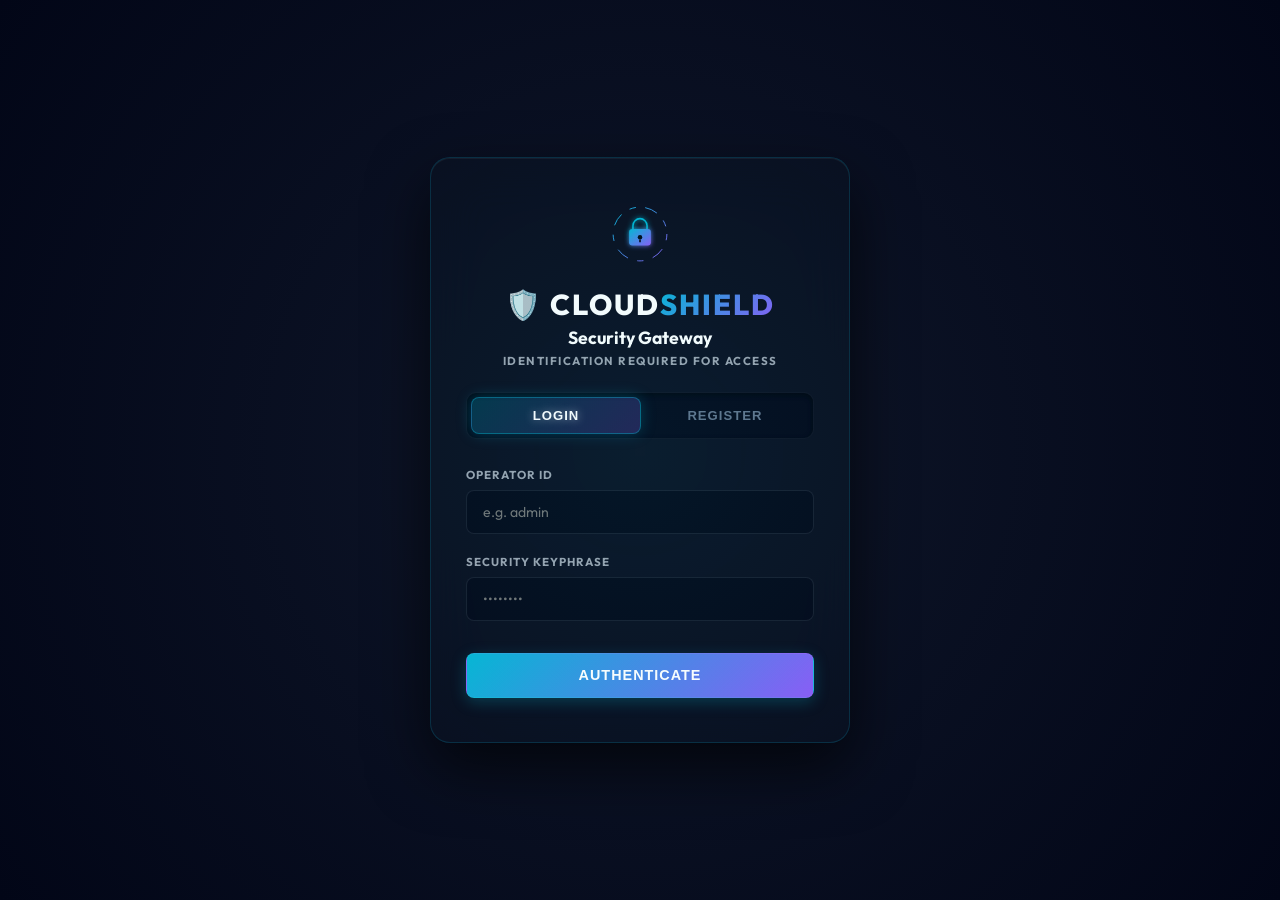
==== commit b84967df: "Style: Upgrade login gateway overlay with rotating lock/shield SVG, glowing input layouts, and conve" ====
--- a/security_dashboard/index.html
+++ b/security_dashboard/index.html
@@ -13,20 +13,23 @@
     </style>
     <style>
         :root {
-            --bg: #050810;
-            --card: #0d1526;
-            --card2: #111d35;
-            --border: #1e3058;
-            --text: #e8edf5;
-            --muted: #7a8ba8;
-            --blue: #00d4ff;
-            --green: #00ff88;
-            --red: #ff2d5b;
-            --orange: #ff6b00;
-            --purple: #a855f7;
+            --bg: #030712;
+            --card: rgba(17, 24, 39, 0.45);
+            --card2: rgba(31, 41, 55, 0.35);
+            --border: rgba(55, 65, 81, 0.4);
+            --text: #f3f4f6;
+            --muted: #9ca3af;
+            --blue: #06b6d4;
+            --green: #10b981;
+            --red: #ef4444;
+            --orange: #f97316;
+            --purple: #8b5cf6;
             --yellow: #f59e0b;
-            --glow-blue: rgba(0,212,255,0.12);
-            --glow-red: rgba(255,45,91,0.12);
+            --glow-blue: rgba(6, 182, 212, 0.15);
+            --glow-red: rgba(239, 68, 68, 0.15);
+            --glow-green: rgba(16, 185, 129, 0.15);
+            --glow-purple: rgba(139, 92, 246, 0.15);
+            --glow-orange: rgba(249, 115, 22, 0.15);
         }
         * { box-sizing: border-box; margin: 0; padding: 0; }
         body {
@@ -35,7 +38,27 @@
             color: var(--text);
             min-height: 100vh;
             overflow-x: hidden;
-        }
+            position: relative;
+        }
+        /* ── Background Glow Blobs ── */
+        .bg-glow-container {
+            position: fixed;
+            top: 0; left: 0; width: 100vw; height: 100vh;
+            pointer-events: none; z-index: -1; overflow: hidden;
+        }
+        .bg-glow-blob {
+            position: absolute; border-radius: 50%; filter: blur(100px); opacity: 0.12;
+            animation: float 25s infinite ease-in-out;
+        }
+        .blob-1 { top: -10%; left: -10%; width: 50vw; height: 50vw; background: radial-gradient(circle, var(--blue) 0%, transparent 70%); }
+        .blob-2 { bottom: -10%; right: -10%; width: 60vw; height: 60vw; background: radial-gradient(circle, var(--purple) 0%, transparent 70%); animation-delay: -5s; }
+        .blob-3 { top: 40%; left: 30%; width: 40vw; height: 40vw; background: radial-gradient(circle, var(--red) 0%, transparent 70%); animation-delay: -10s; }
+        @keyframes float {
+            0%, 100% { transform: translate(0, 0) scale(1); }
+            33% { transform: translate(5vw, 10vh) scale(1.1); }
+            66% { transform: translate(-5vw, 5vh) scale(0.9); }
+        }
+
         /* ── Scrollbar ── */
         ::-webkit-scrollbar { width: 6px; }
         ::-webkit-scrollbar-track { background: var(--card); }
@@ -43,13 +66,14 @@
 
         /* ── Header ── */
         header {
-            background: rgba(13,21,38,0.92);
-            backdrop-filter: blur(16px);
+            background: rgba(10, 15, 30, 0.75);
+            backdrop-filter: blur(20px);
+            -webkit-backdrop-filter: blur(20px);
             border-bottom: 1px solid var(--border);
             position: sticky; top: 0; z-index: 200;
-            padding: 0 2rem;
-            height: 64px;
+            padding: 0 2rem; height: 64px;
             display: flex; align-items: center; justify-content: space-between;
+            box-shadow: 0 4px 30px rgba(0,0,0,0.4);
         }
         .logo {
             font-size: 1.5rem; font-weight: 800; letter-spacing: 2px;
@@ -59,34 +83,38 @@
         .header-right { display: flex; align-items: center; gap: 1rem; }
         .pulse-badge {
             display: flex; align-items: center; gap: 0.5rem;
-            background: rgba(0,255,136,0.08); border: 1px solid rgba(0,255,136,0.2);
+            background: rgba(16, 185, 129, 0.08); border: 1px solid rgba(16, 185, 129, 0.2);
             color: var(--green); padding: 0.35rem 0.9rem; border-radius: 20px;
             font-size: 0.75rem; font-weight: 700; letter-spacing: 1px;
+            box-shadow: 0 0 15px rgba(16, 185, 129, 0.1);
         }
         .pulse-dot {
             width: 7px; height: 7px; border-radius: 50%;
             background: var(--green);
             animation: blink 1.4s ease-in-out infinite;
+            box-shadow: 0 0 8px var(--green);
         }
         @keyframes blink { 0%,100%{opacity:1} 50%{opacity:0.2} }
 
         .btn {
             display: inline-flex; align-items: center; gap: 0.4rem;
-            padding: 0.4rem 1rem; border-radius: 6px; font-size: 0.8rem;
+            padding: 0.5rem 1.2rem; border-radius: 8px; font-size: 0.8rem;
             font-weight: 600; cursor: pointer; border: none;
-            background: linear-gradient(135deg, rgba(0,212,255,0.15), rgba(0,212,255,0.05));
-            border: 1px solid rgba(0,212,255,0.3); color: var(--blue);
-            transition: all 0.2s; font-family: 'Outfit', sans-serif;
+            background: linear-gradient(135deg, rgba(6, 182, 212, 0.18), rgba(6, 182, 212, 0.05));
+            border: 1px solid rgba(6, 182, 212, 0.3); color: var(--blue);
+            transition: all 0.3s cubic-bezier(0.4, 0, 0.2, 1); font-family: 'Outfit', sans-serif;
             text-decoration: none;
         }
-        .btn:hover { background: rgba(0,212,255,0.2); box-shadow: 0 0 12px rgba(0,212,255,0.3); }
-        .btn-red { background: rgba(255,45,91,0.12); border-color: rgba(255,45,91,0.3); color: var(--red); }
-        .btn-red:hover { background: rgba(255,45,91,0.22); box-shadow: 0 0 12px rgba(255,45,91,0.3); }
-        .btn-green { background: rgba(0,255,136,0.1); border-color: rgba(0,255,136,0.3); color: var(--green); }
-        .btn-green:hover { background: rgba(0,255,136,0.2); }
+        .btn:hover { background: rgba(6, 182, 212, 0.22); box-shadow: 0 0 15px rgba(6, 182, 212, 0.35); border-color: rgba(6, 182, 212, 0.45); }
+        .btn-red { background: rgba(239, 68, 68, 0.12); border-color: rgba(239, 68, 68, 0.3); color: var(--red); }
+        .btn-red:hover { background: rgba(239, 68, 68, 0.22); box-shadow: 0 0 15px rgba(239, 68, 68, 0.35); border-color: rgba(239, 68, 68, 0.45); }
+        .btn-green { background: rgba(16, 185, 129, 0.1); border-color: rgba(16, 185, 129, 0.3); color: var(--green); }
+        .btn-green:hover { background: rgba(16, 185, 129, 0.2); box-shadow: 0 0 15px rgba(16, 185, 129, 0.3); border-color: rgba(16, 185, 129, 0.45); }
+        .btn-outline { background: transparent; border-color: var(--border); color: var(--muted); }
+        .btn-outline:hover { background: rgba(255,255,255,0.05); color: var(--text); }
 
         /* ── Layout ── */
-        .main { max-width: 1500px; margin: 0 auto; padding: 1.5rem 2rem; }
+        .main { max-width: 1500px; margin: 0 auto; padding: 1.5rem 2rem; position: relative; z-index: 1; }
 
         /* ── Stats Row ── */
         .stats-row {
@@ -97,102 +125,177 @@
             background: var(--card); border: 1px solid var(--border);
             border-radius: 12px; padding: 1.25rem 1.5rem;
             display: flex; align-items: center; gap: 1rem;
-            position: relative; overflow: hidden; transition: transform 0.2s;
-        }
-        .stat-card:hover { transform: translateY(-2px); }
+            position: relative; overflow: hidden; transition: all 0.3s cubic-bezier(0.4, 0, 0.2, 1);
+            backdrop-filter: blur(12px); -webkit-backdrop-filter: blur(12px);
+            box-shadow: 0 4px 20px rgba(0, 0, 0, 0.2);
+        }
+        .stat-card:hover {
+            transform: translateY(-4px);
+            box-shadow: 0 8px 30px rgba(0, 0, 0, 0.4);
+        }
         .stat-card::before {
             content: ''; position: absolute; top: 0; left: 0; right: 0; height: 3px;
-        }
-        .stat-card.s-blue::before { background: linear-gradient(90deg, var(--blue), transparent); }
-        .stat-card.s-red::before { background: linear-gradient(90deg, var(--red), transparent); }
-        .stat-card.s-green::before { background: linear-gradient(90deg, var(--green), transparent); }
-        .stat-card.s-orange::before { background: linear-gradient(90deg, var(--orange), transparent); }
-        .stat-icon { font-size: 2rem; opacity: 0.85; }
+            transition: opacity 0.3s;
+        }
+        .stat-card.s-blue::before { background: linear-gradient(90deg, var(--blue), var(--purple)); }
+        .stat-card.s-red::before { background: linear-gradient(90deg, var(--red), var(--orange)); }
+        .stat-card.s-green::before { background: linear-gradient(90deg, var(--green), var(--blue)); }
+        .stat-card.s-orange::before { background: linear-gradient(90deg, var(--orange), var(--yellow)); }
+
+        .stat-card.s-blue:hover { border-color: rgba(6, 182, 212, 0.4); box-shadow: 0 8px 30px rgba(6, 182, 212, 0.15); }
+        .stat-card.s-red:hover { border-color: rgba(239, 68, 68, 0.4); box-shadow: 0 8px 30px rgba(239, 68, 68, 0.15); }
+        .stat-card.s-green:hover { border-color: rgba(16, 185, 129, 0.4); box-shadow: 0 8px 30px rgba(16, 185, 129, 0.15); }
+        .stat-card.s-orange:hover { border-color: rgba(249, 115, 22, 0.4); box-shadow: 0 8px 30px rgba(249, 115, 22, 0.15); }
+
+        .stat-icon { font-size: 2rem; opacity: 0.9; }
         .stat-info h4 { font-size: 0.72rem; color: var(--muted); text-transform: uppercase; letter-spacing: 1px; margin-bottom: 0.25rem; }
         .stat-val { font-size: 2rem; font-weight: 800; line-height: 1; }
-        .stat-card.s-blue .stat-val { color: var(--blue); }
-        .stat-card.s-red .stat-val { color: var(--red); }
-        .stat-card.s-green .stat-val { color: var(--green); }
-        .stat-card.s-orange .stat-val { color: var(--orange); }
+        .stat-card.s-blue .stat-val { color: var(--blue); text-shadow: 0 0 10px rgba(6, 182, 212, 0.3); }
+        .stat-card.s-red .stat-val { color: var(--red); text-shadow: 0 0 10px rgba(239, 68, 68, 0.3); }
+        .stat-card.s-green .stat-val { color: var(--green); text-shadow: 0 0 10px rgba(16, 185, 129, 0.3); }
+        .stat-card.s-orange .stat-val { color: var(--orange); text-shadow: 0 0 10px rgba(249, 115, 22, 0.3); }
 
         /* ── Tabs ── */
         .tabs {
-            display: flex; gap: 0.25rem; margin-bottom: 1.5rem;
-            background: var(--card); border: 1px solid var(--border);
-            border-radius: 10px; padding: 0.35rem; overflow-x: auto;
+            display: flex; gap: 0.5rem; margin-bottom: 1.5rem;
+            background: rgba(17, 24, 39, 0.6); border: 1px solid var(--border);
+            border-radius: 12px; padding: 0.4rem; overflow-x: auto;
+            backdrop-filter: blur(12px); -webkit-backdrop-filter: blur(12px);
+            box-shadow: inset 0 2px 4px rgba(0, 0, 0, 0.3);
         }
         .tab-btn {
-            padding: 0.5rem 1.1rem; border-radius: 7px; border: none;
-            background: transparent; color: var(--muted); font-size: 0.82rem;
-            font-weight: 600; cursor: pointer; white-space: nowrap;
-            font-family: 'Outfit', sans-serif; transition: all 0.2s;
-        }
-        .tab-btn:hover { color: var(--text); background: rgba(255,255,255,0.05); }
+            padding: 0.6rem 1.2rem; border-radius: 8px; border: none;
+            background: transparent; color: var(--muted); font-size: 0.85rem;
+            font-weight: 700; cursor: pointer; white-space: nowrap;
+            font-family: 'Outfit', sans-serif; transition: all 0.3s cubic-bezier(0.4, 0, 0.2, 1);
+            position: relative; overflow: hidden; display: flex; align-items: center; gap: 0.5rem;
+            border: 1px solid transparent;
+        }
+        .tab-btn:hover { color: var(--text); background: rgba(255, 255, 255, 0.05); border-color: rgba(255, 255, 255, 0.05); }
         .tab-btn.active {
-            background: linear-gradient(135deg, rgba(0,212,255,0.18), rgba(0,212,255,0.06));
-            color: var(--blue); border: 1px solid rgba(0,212,255,0.25);
+            background: linear-gradient(135deg, rgba(6, 182, 212, 0.2), rgba(139, 92, 246, 0.15));
+            color: #ffffff; border-color: rgba(6, 182, 212, 0.45);
+            box-shadow: 0 0 15px rgba(6, 182, 212, 0.2);
+            text-shadow: 0 0 8px rgba(255, 255, 255, 0.5);
+        }
+        .tab-btn.active::after {
+            content: ''; position: absolute; bottom: 0; left: 10%; width: 80%; height: 2px;
+            background: linear-gradient(90deg, var(--blue), var(--purple));
+            box-shadow: 0 0 8px var(--blue); border-radius: 2px;
         }
         .tab-panel { display: none; }
-        .tab-panel.active { display: block; }
+        .tab-panel.active { display: block; animation: tab-fade-in 0.4s ease-out; }
+        @keyframes tab-fade-in {
+            from { opacity: 0; transform: translateY(10px); }
+            to { opacity: 1; transform: translateY(0); }
+        }
 
         /* ── Panel ── */
         .panel {
             background: var(--card); border: 1px solid var(--border);
             border-radius: 12px; overflow: hidden; margin-bottom: 1.5rem;
+            backdrop-filter: blur(16px); -webkit-backdrop-filter: blur(16px);
+            box-shadow: 0 8px 32px 0 rgba(0, 0, 0, 0.3);
+            transition: border-color 0.3s ease, box-shadow 0.3s ease;
+        }
+        .panel:hover {
+            border-color: rgba(6, 182, 212, 0.35);
+            box-shadow: 0 8px 32px 0 rgba(6, 182, 212, 0.12);
         }
         .panel-head {
-            padding: 1rem 1.5rem; border-bottom: 1px solid var(--border);
+            padding: 1.1rem 1.5rem; border-bottom: 1px solid var(--border);
             display: flex; align-items: center; justify-content: space-between;
-        }
-        .panel-title { font-size: 0.9rem; font-weight: 700; }
-        .panel-badge { font-size: 0.7rem; font-weight: 700; letter-spacing: 1px; }
+            background: rgba(255, 255, 255, 0.02);
+        }
+        .panel-title { font-size: 0.95rem; font-weight: 700; letter-spacing: 0.5px; }
+        .panel-badge { font-size: 0.72rem; font-weight: 800; letter-spacing: 1.2px; text-transform: uppercase; }
         .panel-body { padding: 1.25rem 1.5rem; }
 
         /* ── Grid layouts ── */
         .grid-2 { display: grid; grid-template-columns: 1fr 1fr; gap: 1.25rem; }
-        .grid-3 { display: grid; grid-template-columns: 1fr 2fr; gap: 1.25rem; }
+        .grid-3 { display: grid; grid-template-columns: 1.2fr 2fr; gap: 1.25rem; }
 
         /* ── Threat Map ── */
         .threat-map {
-            background: linear-gradient(145deg, #070d1a, #0a1020);
+            background: radial-gradient(circle at center, #0c142b 0%, #050914 100%);
             border-radius: 0; height: 240px; position: relative; overflow: hidden;
+            border-bottom: 1px solid var(--border);
         }
         .threat-map svg { width: 100%; height: 100%; }
+        
+        /* Attack Path Draw Animation */
+        @keyframes attackDraw { to { stroke-dashoffset: 0; } }
+        .attack-path {
+            stroke-dasharray: 1000; stroke-dashoffset: 1000;
+            animation: attackDraw 2.5s ease-out forwards;
+            filter: drop-shadow(0 0 4px var(--red));
+        }
+        .attacker-node { animation: pulse-node 1.5s infinite alternate; }
+        @keyframes pulse-node {
+            from { r: 5px; opacity: 0.8; }
+            to { r: 8px; opacity: 1; }
+        }
+        .attacker-text {
+            font-family: 'JetBrains Mono', monospace; font-size: 8px;
+            font-weight: bold; animation: fade-in 0.5s ease-out forwards;
+        }
+        .target-node-outer {
+            animation: target-ring 2.5s infinite linear;
+            transform-origin: 500px 175px;
+        }
+        @keyframes target-ring {
+            from { transform: rotate(0deg); stroke-dasharray: 5 15; }
+            to { transform: rotate(360deg); stroke-dasharray: 15 5; }
+        }
 
         /* ── Alert Feed ── */
         .alert-feed { max-height: 420px; overflow-y: auto; }
         .alert-item {
-            padding: 0.9rem 1.25rem; border-bottom: 1px solid rgba(30,48,88,0.5);
-            transition: background 0.15s; cursor: default;
-        }
-        .alert-item:hover { background: rgba(255,255,255,0.02); }
+            padding: 1rem 1.5rem; border-bottom: 1px solid rgba(55, 65, 81, 0.35);
+            transition: all 0.2s ease; cursor: default;
+            position: relative;
+        }
+        .alert-item::before {
+            content: ''; position: absolute; left: 0; top: 15%; height: 70%; width: 3px;
+            background: transparent; border-radius: 0 4px 4px 0; transition: all 0.2s;
+        }
+        .alert-item:hover { background: rgba(255, 255, 255, 0.03); }
+        .alert-item:hover::before { height: 85%; top: 7.5%; }
+        
+        .alert-item[data-severity="CRITICAL"]::before { background: var(--red); }
+        .alert-item[data-severity="HIGH"]::before { background: var(--orange); }
+        .alert-item[data-severity="MEDIUM"]::before { background: var(--yellow); }
+        .alert-item[data-severity="LOW"]::before { background: var(--green); }
+        .alert-item[data-severity="INFO"]::before { background: var(--blue); }
+
         .alert-item:last-child { border-bottom: none; }
-        .alert-meta { display: flex; justify-content: space-between; align-items: center; margin-bottom: 0.3rem; }
-        .alert-ip { font-family: 'JetBrains Mono', monospace; font-size: 0.78rem; color: var(--red); font-weight: 600; }
-        .alert-time { font-size: 0.7rem; color: var(--muted); }
-        .alert-type { font-size: 0.85rem; font-weight: 700; margin-bottom: 0.15rem; }
-        .alert-desc { font-size: 0.75rem; color: var(--muted); }
+        .alert-meta { display: flex; justify-content: space-between; align-items: center; margin-bottom: 0.4rem; }
+        .alert-ip { font-family: 'JetBrains Mono', monospace; font-size: 0.8rem; color: var(--red); font-weight: 700; }
+        .alert-time { font-size: 0.72rem; color: var(--muted); }
+        .alert-type { font-size: 0.88rem; font-weight: 700; margin-bottom: 0.2rem; display: flex; align-items: center; gap: 0.4rem; }
+        .alert-desc { font-size: 0.78rem; color: var(--muted); line-height: 1.4; }
 
         /* ── Badge ── */
         .badge {
-            display: inline-block; padding: 0.18rem 0.55rem; border-radius: 4px;
-            font-size: 0.68rem; font-weight: 700; letter-spacing: 0.5px;
-        }
-        .badge-red { background: rgba(255,45,91,0.15); color: var(--red); border: 1px solid rgba(255,45,91,0.25); }
-        .badge-orange { background: rgba(255,107,0,0.15); color: var(--orange); border: 1px solid rgba(255,107,0,0.25); }
-        .badge-yellow { background: rgba(245,158,11,0.15); color: var(--yellow); border: 1px solid rgba(245,158,11,0.25); }
-        .badge-green { background: rgba(0,255,136,0.1); color: var(--green); border: 1px solid rgba(0,255,136,0.2); }
-        .badge-blue { background: rgba(0,212,255,0.1); color: var(--blue); border: 1px solid rgba(0,212,255,0.2); }
+            display: inline-block; padding: 0.2rem 0.6rem; border-radius: 4px;
+            font-size: 0.68rem; font-weight: 800; letter-spacing: 0.8px; text-transform: uppercase;
+        }
+        .badge-red { background: rgba(239, 68, 68, 0.12); color: var(--red); border: 1px solid rgba(239, 68, 68, 0.25); box-shadow: 0 0 10px rgba(239,68,68,0.1); }
+        .badge-orange { background: rgba(249, 115, 22, 0.12); color: var(--orange); border: 1px solid rgba(249, 115, 22, 0.25); box-shadow: 0 0 10px rgba(249,115,22,0.1); }
+        .badge-yellow { background: rgba(245, 158, 11, 0.12); color: var(--yellow); border: 1px solid rgba(245, 158, 11, 0.25); box-shadow: 0 0 10px rgba(245,158,11,0.1); }
+        .badge-green { background: rgba(16, 185, 129, 0.12); color: var(--green); border: 1px solid rgba(16, 185, 129, 0.25); box-shadow: 0 0 10px rgba(16,185,129,0.1); }
+        .badge-blue { background: rgba(6, 182, 212, 0.12); color: var(--blue); border: 1px solid rgba(6, 182, 212, 0.25); box-shadow: 0 0 10px rgba(6,182,212,0.1); }
 
         /* ── Table ── */
-        table { width: 100%; border-collapse: collapse; font-size: 0.83rem; }
+        table { width: 100%; border-collapse: collapse; font-size: 0.85rem; }
         th {
-            text-align: left; padding: 0.7rem 1rem; font-size: 0.7rem;
-            text-transform: uppercase; letter-spacing: 0.8px; color: var(--muted);
-            border-bottom: 1px solid var(--border); font-weight: 700;
-        }
-        td { padding: 0.75rem 1rem; border-bottom: 1px solid rgba(30,48,88,0.4); }
-        tr:hover td { background: rgba(255,255,255,0.02); }
+            text-align: left; padding: 0.85rem 1.25rem; font-size: 0.72rem;
+            text-transform: uppercase; letter-spacing: 1px; color: var(--muted);
+            border-bottom: 1px solid var(--border); font-weight: 800;
+            background: rgba(255, 255, 255, 0.01);
+        }
+        td { padding: 0.9rem 1.25rem; border-bottom: 1px solid rgba(55, 65, 81, 0.25); color: var(--text); }
+        tr:hover td { background: rgba(255, 255, 255, 0.03); }
         tr:last-child td { border-bottom: none; }
 
         /* ── Toggle switch ── */
@@ -200,30 +303,56 @@
         .switch input { opacity: 0; width: 0; height: 0; }
         .slider {
             position: absolute; cursor: pointer; inset: 0;
-            background: rgba(30,48,88,0.8); border-radius: 20px; transition: 0.3s;
+            background: rgba(55, 65, 81, 0.8); border-radius: 20px; transition: 0.3s;
         }
         .slider:before {
             content: ''; position: absolute; height: 14px; width: 14px;
             left: 3px; bottom: 3px; background: white; border-radius: 50%; transition: 0.3s;
         }
-        input:checked + .slider { background: var(--blue); }
+        input:checked + .slider { background: var(--blue); box-shadow: 0 0 10px var(--glow-blue); }
         input:checked + .slider:before { transform: translateX(16px); }
 
         /* ── Form ── */
-        .form-group { margin-bottom: 1rem; }
-        .form-group label { display: block; font-size: 0.78rem; color: var(--muted); margin-bottom: 0.4rem; font-weight: 600; }
+        .form-group { margin-bottom: 1.25rem; }
+        .form-group label { display: block; font-size: 0.8rem; color: var(--muted); margin-bottom: 0.5rem; font-weight: 700; letter-spacing: 0.5px; }
         .form-input {
-            width: 100%; padding: 0.6rem 0.9rem; background: rgba(5,8,16,0.8);
-            border: 1px solid var(--border); border-radius: 7px; color: var(--text);
-            font-size: 0.85rem; font-family: 'Outfit', sans-serif; transition: border 0.2s;
-        }
-        .form-input:focus { outline: none; border-color: var(--blue); box-shadow: 0 0 0 3px rgba(0,212,255,0.1); }
-        select.form-input option { background: #0d1526; }
-
-        /* ── Scanner ── */
-        .scan-bar-wrap { height: 6px; background: rgba(30,48,88,0.8); border-radius: 3px; margin: 1rem 0; overflow: hidden; display: none; }
-        .scan-bar-fill { height: 100%; width: 0; background: linear-gradient(90deg, var(--blue), var(--green)); border-radius: 3px; transition: width 0.5s ease; }
-        .scan-status { font-size: 0.8rem; color: var(--blue); font-family: 'JetBrains Mono', monospace; margin-bottom: 0.5rem; display: none; }
+            width: 100%; padding: 0.7rem 1rem; background: rgba(10, 15, 30, 0.85);
+            border: 1px solid var(--border); border-radius: 8px; color: var(--text);
+            font-size: 0.88rem; font-family: 'Outfit', sans-serif; transition: all 0.3s;
+        }
+        .form-input:focus { outline: none; border-color: var(--blue); box-shadow: 0 0 0 3px rgba(6, 182, 212, 0.15); }
+        select.form-input option { background: #0c1428; color: var(--text); }
+
+        /* ── Scanner Radar Effect ── */
+        .scan-radar-screen {
+            position: relative; height: 140px; background: #02050d;
+            border: 1px solid var(--border); border-radius: 8px;
+            margin-bottom: 1.25rem; display: none; overflow: hidden;
+            box-shadow: inset 0 0 25px rgba(16, 185, 129, 0.15);
+        }
+        .scan-radar-line {
+            position: absolute; width: 200%; height: 200%; top: -50%; left: -50%;
+            background: conic-gradient(from 0deg at 50% 50%, rgba(16, 185, 129, 0.25) 0deg, transparent 90deg, transparent 360deg);
+            animation: radar-rotate 4s linear infinite; border-radius: 50%; pointer-events: none;
+        }
+        .scan-radar-grid {
+            position: absolute; inset: 0;
+            background-image: 
+                radial-gradient(circle, transparent 25%, rgba(16, 185, 129, 0.05) 26%, rgba(16, 185, 129, 0.05) 27%, transparent 28%),
+                radial-gradient(circle, transparent 55%, rgba(16, 185, 129, 0.05) 56%, rgba(16, 185, 129, 0.05) 57%, transparent 58%),
+                radial-gradient(circle, transparent 85%, rgba(16, 185, 129, 0.05) 86%, rgba(16, 185, 129, 0.05) 87%, transparent 88%),
+                linear-gradient(to right, rgba(16, 185, 129, 0.05) 1px, transparent 1px),
+                linear-gradient(to bottom, rgba(16, 185, 129, 0.05) 1px, transparent 1px);
+            background-size: 100% 100%, 100% 100%, 100% 100%, 40px 40px, 40px 40px; background-position: center;
+        }
+        @keyframes radar-rotate {
+            from { transform: rotate(0deg); }
+            to { transform: rotate(360deg); }
+        }
+
+        .scan-bar-wrap { height: 8px; background: rgba(30,48,88,0.8); border-radius: 4px; margin: 1rem 0; overflow: hidden; display: none; border: 1px solid rgba(255,255,255,0.05); }
+        .scan-bar-fill { height: 100%; width: 0; background: linear-gradient(90deg, var(--blue), var(--green)); border-radius: 4px; transition: width 0.5s ease; }
+        .scan-status { font-size: 0.82rem; color: var(--blue); font-family: 'JetBrains Mono', monospace; margin-bottom: 0.75rem; display: none; font-weight: bold; }
         .scan-input-row { display: flex; gap: 0.75rem; margin-bottom: 0.75rem; }
         .scan-input-row .form-input { flex: 1; }
 
@@ -231,27 +360,30 @@
         .audit-card {
             background: var(--card2); border: 1px solid var(--border);
             border-radius: 12px; padding: 1.5rem; display: none; margin-top: 1.5rem;
+            box-shadow: 0 4px 20px rgba(0,0,0,0.2);
         }
         .grade-circle {
             width: 72px; height: 72px; border-radius: 50%; border: 3px solid var(--green);
             display: flex; align-items: center; justify-content: center;
             font-size: 1.8rem; font-weight: 800; color: var(--green);
-            box-shadow: 0 0 24px rgba(0,255,136,0.3); flex-shrink: 0;
+            box-shadow: 0 0 24px rgba(16,185,129,0.3); flex-shrink: 0;
         }
         .audit-header { display: flex; align-items: center; gap: 1.25rem; margin-bottom: 1.5rem; }
         .finding {
             background: rgba(5,8,16,0.5); border: 1px solid var(--border);
             border-left: 4px solid var(--muted); border-radius: 8px;
-            padding: 1rem 1.25rem; margin-bottom: 0.9rem;
-        }
-        .finding.critical { border-left-color: var(--red); }
-        .finding.high { border-left-color: var(--orange); }
-        .finding.medium { border-left-color: var(--yellow); }
-        .finding.safe { border-left-color: var(--green); }
-        .finding-title { font-size: 0.9rem; font-weight: 700; margin-bottom: 0.4rem; }
-        .finding-desc { font-size: 0.8rem; color: var(--muted); line-height: 1.5; }
-        .finding-impact { font-size: 0.78rem; color: #ff8a9e; margin-top: 0.4rem; }
-        .finding-fix { font-size: 0.78rem; color: var(--blue); margin-top: 0.3rem; }
+            padding: 1.1rem 1.4rem; margin-bottom: 0.9rem;
+            transition: transform 0.2s;
+        }
+        .finding:hover { transform: translateX(4px); }
+        .finding.critical { border-left-color: var(--red); background: rgba(239,68,68,0.02); }
+        .finding.high { border-left-color: var(--orange); background: rgba(249,115,22,0.02); }
+        .finding.medium { border-left-color: var(--yellow); background: rgba(245,158,11,0.02); }
+        .finding.safe { border-left-color: var(--green); background: rgba(16,185,129,0.02); }
+        .finding-title { font-size: 0.95rem; font-weight: 700; margin-bottom: 0.4rem; }
+        .finding-desc { font-size: 0.82rem; color: var(--muted); line-height: 1.55; }
+        .finding-impact { font-size: 0.8rem; color: #f87171; margin-top: 0.4rem; font-weight: 600; }
+        .finding-fix { font-size: 0.8rem; color: var(--blue); margin-top: 0.3rem; font-weight: 600; }
         pre.code-block {
             background: #020408; border: 1px solid var(--border); border-radius: 6px;
             padding: 0.75rem; font-family: 'JetBrains Mono', monospace; font-size: 0.75rem;
@@ -260,21 +392,36 @@
 
         /* ── Traffic Console ── */
         .traffic-console {
-            background: #020408; border-radius: 8px; padding: 1rem;
-            font-family: 'JetBrains Mono', monospace; font-size: 0.75rem;
-            max-height: 480px; overflow-y: auto; line-height: 1.8;
-        }
+            position: relative; background: #010409 !important; border: 1px solid var(--border);
+            border-radius: 8px; padding: 1.25rem; font-family: 'JetBrains Mono', monospace;
+            font-size: 0.78rem; max-height: 480px; overflow-y: auto; line-height: 1.8;
+            box-shadow: inset 0 0 20px rgba(0, 0, 0, 0.8);
+        }
+        .traffic-console::after {
+            content: " "; display: block; position: absolute; inset: 0;
+            background: linear-gradient(rgba(18, 16, 16, 0) 50%, rgba(0, 0, 0, 0.25) 50%), linear-gradient(90deg, rgba(255, 0, 0, 0.06), rgba(0, 255, 0, 0.02), rgba(0, 0, 255, 0.06));
+            z-index: 2; background-size: 100% 3px, 6px 100%; pointer-events: none;
+        }
+        .traffic-console::before {
+            content: ''; position: absolute; width: 100%; height: 5px;
+            background: rgba(6, 182, 212, 0.12); animation: sweep 6s linear infinite;
+            top: 0; left: 0; z-index: 3; pointer-events: none; filter: blur(1px);
+        }
+        @keyframes sweep { 0% { top: 0%; } 100% { top: 100%; } }
+        
         .console-line {
-            line-height: 1.5;
-            border-bottom: 1px solid rgba(255, 255, 255, 0.05);
-            padding-bottom: 0.25rem;
-            word-break: break-all;
-            color: var(--muted);
-        }
-        .console-line.pass { color: var(--green); }
-        .console-line.block { color: var(--red); }
-        .console-line.deception { color: var(--orange); }
-        .console-line.system { color: var(--blue); }
+            line-height: 1.6; border-bottom: 1px solid rgba(255, 255, 255, 0.03);
+            padding-bottom: 0.3rem; word-break: break-all; color: var(--muted);
+            position: relative; z-index: 1; animation: console-slide 0.3s ease-out;
+        }
+        @keyframes console-slide {
+            from { transform: translateX(-10px); opacity: 0; }
+            to { transform: translateX(0); opacity: 1; }
+        }
+        .console-line.pass { color: var(--green); text-shadow: 0 0 5px rgba(16,185,129,0.25); }
+        .console-line.block { color: var(--red); text-shadow: 0 0 5px rgba(239,68,68,0.25); }
+        .console-line.deception { color: var(--orange); text-shadow: 0 0 5px rgba(249,115,22,0.25); }
+        .console-line.system { color: var(--blue); text-shadow: 0 0 5px rgba(6,182,212,0.25); }
         
         .tlog { color: var(--muted); }
         .tlog.pass { color: var(--green); }
@@ -288,46 +435,50 @@
         /* ── Nodes ── */
         .node-row {
             display: flex; align-items: center; justify-content: space-between;
-            padding: 0.9rem 1.25rem; border-bottom: 1px solid rgba(30,48,88,0.4);
-        }
+            padding: 0.95rem 1.5rem; border-bottom: 1px solid rgba(55, 65, 81, 0.25);
+            background: rgba(255, 255, 255, 0.01); transition: background 0.2s;
+        }
+        .node-row:hover { background: rgba(255, 255, 255, 0.03); }
         .node-row:last-child { border-bottom: none; }
         .node-left { display: flex; align-items: center; gap: 0.75rem; }
-        .node-name { font-size: 0.85rem; font-weight: 600; }
-        .node-addr { font-size: 0.72rem; color: var(--muted); font-family: 'JetBrains Mono', monospace; }
+        .node-name { font-size: 0.88rem; font-weight: 700; }
+        .node-addr { font-size: 0.75rem; color: var(--muted); font-family: 'JetBrains Mono', monospace; }
         .status-dot {
             width: 8px; height: 8px; border-radius: 50%;
-            background: var(--green); box-shadow: 0 0 8px var(--green);
-        }
-        .status-dot.orange { background: var(--orange); box-shadow: 0 0 8px var(--orange); }
+            background: var(--green); box-shadow: 0 0 10px var(--green);
+        }
+        .status-dot.orange { background: var(--orange); box-shadow: 0 0 10px var(--orange); }
 
         /* ── Secret Key Modal ── */
         .modal-overlay {
-            position: fixed; inset: 0; background: rgba(0,0,0,0.75);
-            backdrop-filter: blur(8px); z-index: 999;
+            position: fixed; inset: 0; background: rgba(0,0,0,0.8);
+            backdrop-filter: blur(10px); -webkit-backdrop-filter: blur(10px); z-index: 999;
             display: none; align-items: center; justify-content: center;
         }
         .modal-overlay.show { display: flex; }
         .modal-box {
-            background: var(--card); border: 1px solid var(--border);
-            border-radius: 16px; padding: 2rem; width: 480px; max-width: 95vw;
-            animation: popIn 0.3s ease;
-        }
-        @keyframes popIn { from{transform:scale(0.9);opacity:0} to{transform:scale(1);opacity:1} }
+            background: rgba(17, 24, 39, 0.85); border: 1px solid var(--border);
+            border-radius: 16px; padding: 2.2rem; width: 480px; max-width: 95vw;
+            animation: popIn 0.3s cubic-bezier(0.34, 1.56, 0.64, 1);
+            backdrop-filter: blur(20px); -webkit-backdrop-filter: blur(20px);
+            box-shadow: 0 20px 50px rgba(0,0,0,0.6);
+        }
+        @keyframes popIn { from{transform:scale(0.85);opacity:0} to{transform:scale(1);opacity:1} }
         .modal-icon { font-size: 3rem; text-align: center; margin-bottom: 1rem; }
-        .modal-title { font-size: 1.2rem; font-weight: 800; text-align: center; margin-bottom: 0.5rem; color: var(--green); }
-        .modal-sub { font-size: 0.82rem; color: var(--muted); text-align: center; margin-bottom: 1.5rem; }
+        .modal-title { font-size: 1.3rem; font-weight: 800; text-anchor: middle; text-align: center; margin-bottom: 0.5rem; color: var(--green); text-shadow: 0 0 10px rgba(16,185,129,0.2); }
+        .modal-sub { font-size: 0.85rem; color: var(--muted); text-align: center; margin-bottom: 1.5rem; line-height: 1.5; }
         .key-display {
-            background: #020408; border: 1px solid var(--green);
-            border-radius: 8px; padding: 1rem 1.25rem;
-            font-family: 'JetBrains Mono', monospace; font-size: 1.1rem;
-            font-weight: 700; color: var(--green); text-align: center;
-            letter-spacing: 3px; margin-bottom: 1.25rem;
-            box-shadow: 0 0 20px rgba(0,255,136,0.15);
-        }
-        .key-meta { font-size: 0.75rem; color: var(--muted); text-align: center; margin-bottom: 1.5rem; }
+            background: #010409; border: 1px solid var(--green);
+            border-radius: 8px; padding: 1.1rem 1.5rem;
+            font-family: 'JetBrains Mono', monospace; font-size: 1.25rem;
+            font-weight: 800; color: var(--green); text-align: center;
+            letter-spacing: 4px; margin-bottom: 1.25rem;
+            box-shadow: 0 0 25px rgba(16,185,129,0.2);
+        }
+        .key-meta { font-size: 0.78rem; color: var(--muted); text-align: center; margin-bottom: 1.5rem; }
 
         /* ── Empty state ── */
-        .empty { text-align: center; color: var(--muted); padding: 3rem 1rem; font-size: 0.85rem; }
+        .empty { text-align: center; color: var(--muted); padding: 3rem 1rem; font-size: 0.88rem; font-family: 'Outfit', sans-serif; }
 
         /* ── Responsive ── */
         @media(max-width: 900px) {
@@ -342,76 +493,106 @@
 </head>
 <body>
 
+<div class="bg-glow-container">
+    <div class="bg-glow-blob blob-1"></div>
+    <div class="bg-glow-blob blob-2"></div>
+    <div class="bg-glow-blob blob-3"></div>
+</div>
+
 <!-- ═══ SIEM LOGIN/REGISTER OVERLAY ═══ -->
 <div id="auth-overlay" style="position: fixed; top: 0; left: 0; width: 100vw; height: 100vh; background: radial-gradient(circle at center, #0f172a 0%, #020617 100%); z-index: 99999; display: flex; align-items: center; justify-content: center; font-family: 'Outfit', sans-serif; transition: opacity 0.5s ease, visibility 0.5s ease; opacity: 1; visibility: visible;">
     <style>
         .auth-card {
-            background: rgba(13, 21, 38, 0.6);
-            backdrop-filter: blur(20px);
-            border: 1px solid rgba(255, 255, 255, 0.08);
-            box-shadow: 0 20px 50px rgba(0, 0, 0, 0.5), inset 0 1px 0 rgba(255,255,255,0.1);
-            border-radius: 16px;
+            background: rgba(10, 15, 30, 0.7);
+            backdrop-filter: blur(25px);
+            -webkit-backdrop-filter: blur(25px);
+            border: 1px solid rgba(6, 182, 212, 0.2);
+            box-shadow: 0 25px 60px rgba(0, 0, 0, 0.65), inset 0 1px 0 rgba(255,255,255,0.05);
+            border-radius: 20px;
             width: 100%;
-            max-width: 400px;
-            padding: 2.5rem;
+            max-width: 420px;
+            padding: 2.8rem 2.2rem;
             box-sizing: border-box;
             text-align: center;
             position: relative;
             overflow: hidden;
+            transition: all 0.3s;
         }
         .auth-card::before {
             content: '';
             position: absolute;
-            top: -50%;
-            left: -50%;
-            width: 200%;
-            height: 200%;
-            background: radial-gradient(circle, rgba(168,85,247,0.08) 0%, transparent 60%);
+            top: -50%; left: -50%; width: 200%; height: 200%;
+            background: radial-gradient(circle, rgba(6, 182, 212, 0.08) 0%, transparent 60%);
             pointer-events: none;
         }
         .auth-logo {
             font-size: 1.8rem;
             font-weight: 800;
-            letter-spacing: -0.5px;
+            letter-spacing: 2px;
             color: #fff;
-            margin-bottom: 0.5rem;
+            margin-bottom: 0.25rem;
+            text-transform: uppercase;
         }
         .auth-logo span {
-            background: linear-gradient(135deg, #00d4ff 0%, #a855f7 100%);
+            background: linear-gradient(135deg, var(--blue) 0%, var(--purple) 100%);
             -webkit-background-clip: text;
             -webkit-text-fill-color: transparent;
         }
         .auth-subtitle {
-            color: #64748b;
-            font-size: 0.82rem;
-            margin-bottom: 1.75rem;
-            letter-spacing: 0.5px;
-        }
+            color: var(--muted);
+            font-size: 0.72rem;
+            margin-bottom: 1.5rem;
+            letter-spacing: 1.5px;
+            text-transform: uppercase;
+            font-weight: 700;
+        }
+        
+        /* ── Shield Rotation Animation ── */
+        @keyframes rotate-ring {
+            0% { transform: rotate(0deg); }
+            100% { transform: rotate(360deg); }
+        }
+        .auth-shield-ring {
+            transform-origin: 50px 50px;
+            animation: rotate-ring 12s linear infinite;
+        }
+        .auth-lock-shackle {
+            animation: pulse-shackle 2s infinite alternate;
+        }
+        @keyframes pulse-shackle {
+            0% { opacity: 0.75; }
+            100% { opacity: 1; filter: drop-shadow(0 0 4px var(--blue)); }
+        }
+
         .auth-tabs {
             display: flex;
-            background: rgba(2, 6, 23, 0.5);
-            border-radius: 8px;
+            background: rgba(2, 6, 23, 0.7);
+            border-radius: 10px;
             padding: 0.25rem;
-            margin-bottom: 1.5rem;
+            margin-bottom: 1.75rem;
             border: 1px solid rgba(255, 255, 255, 0.05);
+            box-shadow: inset 0 2px 5px rgba(0,0,0,0.5);
         }
         .auth-tab {
             flex: 1;
-            padding: 0.5rem;
+            padding: 0.6rem;
             color: #64748b;
             cursor: pointer;
-            font-size: 0.85rem;
-            font-weight: 600;
-            transition: all 0.2s;
-            border-radius: 6px;
+            font-size: 0.82rem;
+            font-weight: 700;
+            transition: all 0.3s ease;
+            border-radius: 8px;
             border: none;
             background: transparent;
+            letter-spacing: 1px;
+            text-transform: uppercase;
         }
         .auth-tab.active {
-            background: rgba(168, 85, 247, 0.2);
+            background: linear-gradient(135deg, rgba(6, 182, 212, 0.25), rgba(139, 92, 246, 0.25));
             color: #fff;
-            border: 1px solid rgba(168, 85, 247, 0.35);
-            text-shadow: 0 0 10px rgba(168, 85, 247, 0.5);
+            border: 1px solid rgba(6, 182, 212, 0.4);
+            box-shadow: 0 0 15px rgba(6, 182, 212, 0.25);
+            text-shadow: 0 0 8px rgba(255, 255, 255, 0.5);
         }
         .auth-form-group {
             text-align: left;
@@ -420,18 +601,18 @@
         .auth-form-group label {
             display: block;
             font-size: 0.72rem;
-            color: #94a3b8;
+            color: var(--muted);
             text-transform: uppercase;
             letter-spacing: 1px;
             margin-bottom: 0.5rem;
-            font-weight: 600;
+            font-weight: 700;
         }
         .auth-input {
             width: 100%;
-            background: rgba(2, 6, 23, 0.4);
-            border: 1px solid rgba(255, 255, 255, 0.1);
+            background: rgba(2, 6, 23, 0.6);
+            border: 1px solid var(--border);
             border-radius: 8px;
-            padding: 0.7rem 0.9rem;
+            padding: 0.75rem 1rem;
             color: #fff;
             font-family: inherit;
             font-size: 0.88rem;
@@ -440,28 +621,31 @@
             box-sizing: border-box;
         }
         .auth-input:focus {
-            border-color: #a855f7;
-            box-shadow: 0 0 15px rgba(168, 85, 247, 0.25);
-            background: rgba(2, 6, 23, 0.6);
+            border-color: var(--blue);
+            box-shadow: 0 0 15px rgba(6, 182, 212, 0.25);
+            background: rgba(2, 6, 23, 0.8);
         }
         .auth-btn {
             width: 100%;
-            padding: 0.75rem;
-            background: linear-gradient(135deg, #00d4ff 0%, #a855f7 100%);
+            padding: 0.85rem;
+            background: linear-gradient(135deg, var(--blue) 0%, var(--purple) 100%);
             border: none;
             border-radius: 8px;
             color: #fff;
-            font-weight: 700;
+            font-weight: 800;
             font-size: 0.9rem;
             cursor: pointer;
-            transition: all 0.3s;
-            margin-top: 0.5rem;
-            box-shadow: 0 4px 15px rgba(168, 85, 247, 0.3);
-            letter-spacing: 0.5px;
+            transition: all 0.3s cubic-bezier(0.4, 0, 0.2, 1);
+            margin-top: 0.75rem;
+            box-shadow: 0 4px 15px rgba(6, 182, 212, 0.25);
+            letter-spacing: 1px;
+            text-transform: uppercase;
+            border: 1px solid rgba(255,255,255,0.05);
         }
         .auth-btn:hover {
             transform: translateY(-2px);
-            box-shadow: 0 6px 20px rgba(168, 85, 247, 0.5);
+            box-shadow: 0 6px 25px rgba(6, 182, 212, 0.55);
+            border-color: rgba(6, 182, 212, 0.4);
         }
         .auth-btn:active {
             transform: translateY(0);
@@ -470,9 +654,9 @@
             background: rgba(239, 68, 68, 0.15);
             border: 1px solid rgba(239, 68, 68, 0.3);
             color: #f87171;
-            padding: 0.7rem;
+            padding: 0.75rem;
             border-radius: 8px;
-            font-size: 0.8rem;
+            font-size: 0.82rem;
             margin-bottom: 1.25rem;
             text-align: left;
             display: none;
@@ -485,6 +669,28 @@
         }
     </style>
     <div class="auth-card">
+        <!-- Holographic Shield Logo -->
+        <div class="auth-shield-container" style="display:flex; justify-content:center; margin-bottom:1.25rem;">
+            <svg width="64" height="64" viewBox="0 0 100 100" class="auth-shield-svg">
+                <defs>
+                    <linearGradient id="shieldGrad" x1="0%" y1="0%" x2="100%" y2="100%">
+                        <stop offset="0%" stop-color="var(--blue)"/>
+                        <stop offset="100%" stop-color="var(--purple)"/>
+                    </linearGradient>
+                    <filter id="glow" x="-20%" y="-20%" width="140%" height="140%">
+                        <feGaussianBlur stdDeviation="4" result="blur" />
+                        <feComposite in="SourceGraphic" in2="blur" operator="over" />
+                    </filter>
+                </defs>
+                <circle cx="50" cy="50" r="42" fill="none" stroke="url(#shieldGrad)" stroke-width="1.5" stroke-dasharray="10 15 20 15" class="auth-shield-ring"/>
+                <g filter="url(#glow)">
+                    <path d="M 50 26 A 11 11 0 0 1 61 37 L 61 46 L 39 46 L 39 37 A 11 11 0 0 1 50 26 Z" fill="none" stroke="var(--blue)" stroke-width="2.5" class="auth-lock-shackle"/>
+                    <rect x="33" y="42" width="34" height="26" rx="5" fill="url(#shieldGrad)" class="auth-lock-body"/>
+                    <circle cx="50" cy="55" r="3.5" fill="#030712"/>
+                    <path d="M 50 58.5 L 50 63" stroke="#030712" stroke-width="2.5"/>
+                </g>
+            </svg>
+        </div>
         <div class="auth-logo">🛡️ Cloud<span>Shield</span></div>
         <div id="auth-card-title" style="color:#fff; font-size:1.1rem; font-weight:700; margin-bottom:0.25rem;">Security Gateway</div>
         <div class="auth-subtitle">IDENTIFICATION REQUIRED FOR ACCESS</div>
@@ -728,6 +934,12 @@
                 <div class="scan-bar-wrap" id="scan-bar-wrap"><div class="scan-bar-fill" id="scan-bar"></div></div>
                 <div class="scan-status" id="scan-status">Idle…</div>
 
+                <div class="scan-radar-screen" id="scan-radar-screen">
+                    <div class="scan-radar-line"></div>
+                    <div class="scan-radar-grid"></div>
+                    <div style="position: absolute; inset: 0; display: flex; align-items: center; justify-content: center; font-family: 'JetBrains Mono', monospace; font-size: 0.9rem; color: var(--green); font-weight: bold; text-shadow: 0 0 8px rgba(16, 185, 129, 0.6); z-index: 5;" id="radar-text">AUDITING TARGET...</div>
+                </div>
+
                 <!-- Audit Report -->
                 <div class="audit-card" id="audit-card">
                     <div class="audit-header">
@@ -1095,6 +1307,7 @@
         alerts.forEach(a => {
             const el = document.createElement('div');
             el.className = 'alert-item';
+            el.setAttribute('data-severity', a.severity || 'INFO');
             el.innerHTML = `
                 <div class="alert-meta">
                     <span class="alert-ip">⬤ ${a.src_ip}</span>
@@ -1113,6 +1326,7 @@
     if (feed.querySelector('.empty')) feed.innerHTML = '';
     const el = document.createElement('div');
     el.className = 'alert-item';
+    el.setAttribute('data-severity', a.severity || 'INFO');
     el.style.animation = 'popIn .3s ease';
     el.innerHTML = `
         <div class="alert-meta">
@@ -1123,6 +1337,111 @@
         <div class="alert-desc">${a.description}</div>`;
     feed.insertBefore(el, feed.firstChild);
     if (feed.children.length > 40) feed.removeChild(feed.lastChild);
+
+    // Dynamically draw the attack vector line on the 3D-effect SVG threat map
+    triggerThreatMapVector(a.src_ip, a.attack_type, a.severity);
+}
+
+function triggerThreatMapVector(ip, type, severity) {
+    const svg = document.getElementById('mapSvg');
+    if (!svg) return;
+    
+    // Choose coordinate away from center target (500, 175)
+    let x, y;
+    const side = Math.floor(Math.random() * 4);
+    if (side === 0) { // Top
+        x = Math.random() * 900 + 50;
+        y = Math.random() * 80 + 30;
+    } else if (side === 1) { // Bottom
+        x = Math.random() * 900 + 50;
+        y = Math.random() * 80 + 240;
+    } else if (side === 2) { // Left
+        x = Math.random() * 150 + 50;
+        y = Math.random() * 200 + 70;
+    } else { // Right
+        x = Math.random() * 150 + 800;
+        y = Math.random() * 200 + 70;
+    }
+    
+    // Control point for Bezier curve to make line curved
+    const cx = (x + 500) / 2 + (Math.random() * 100 - 50);
+    const cy = (y + 175) / 2 - Math.random() * 80;
+    
+    // Color mapping
+    let color = 'var(--red)';
+    if (severity === 'LOW' || severity === 'INFO' || severity === 'SAFE') {
+        color = 'var(--green)';
+    } else if (severity === 'MEDIUM') {
+        color = 'var(--yellow)';
+    } else if (severity === 'HIGH') {
+        color = 'var(--orange)';
+    }
+    
+    const vectorId = 'vect-' + Math.random().toString(36).substr(2, 9);
+    
+    // 1. Curve path
+    const path = document.createElementNS('http://www.w3.org/2000/svg', 'path');
+    path.setAttribute('d', `M ${x} ${y} Q ${cx} ${cy} 500 175`);
+    path.setAttribute('stroke', color);
+    path.setAttribute('stroke-width', '2');
+    path.setAttribute('fill', 'none');
+    path.setAttribute('class', 'attack-path');
+    path.setAttribute('id', 'path-' + vectorId);
+    
+    // 2. Pulse Attacker node
+    const circle = document.createElementNS('http://www.w3.org/2000/svg', 'circle');
+    circle.setAttribute('cx', x.toString());
+    circle.setAttribute('cy', y.toString());
+    circle.setAttribute('class', 'attacker-node');
+    circle.setAttribute('id', 'node-' + vectorId);
+    circle.style.fill = color;
+    circle.style.filter = `drop-shadow(0 0 5px ${color})`;
+    
+    // 3. Text label
+    const text = document.createElementNS('http://www.w3.org/2000/svg', 'text');
+    text.setAttribute('x', x.toString());
+    text.setAttribute('y', (y - 12).toString());
+    text.setAttribute('class', 'attacker-text');
+    text.setAttribute('text-anchor', 'middle');
+    text.setAttribute('id', 'text-' + vectorId);
+    text.style.fill = color;
+    text.textContent = `${ip} (${type})`;
+    
+    svg.appendChild(path);
+    svg.appendChild(circle);
+    svg.appendChild(text);
+    
+    // Target ring animation on impact
+    setTimeout(() => {
+        const targetRing = svg.querySelector('circle[stroke="var(--blue)"]');
+        if (targetRing) {
+            targetRing.style.transition = 'all 0.1s ease';
+            targetRing.style.stroke = color;
+            targetRing.style.strokeWidth = '4px';
+            targetRing.setAttribute('r', '30');
+            setTimeout(() => {
+                targetRing.style.stroke = 'var(--blue)';
+                targetRing.style.strokeWidth = '1.5px';
+                targetRing.setAttribute('r', '22');
+            }, 500);
+        }
+    }, 2200);
+    
+    // Fade out and remove
+    setTimeout(() => {
+        const p = document.getElementById('path-' + vectorId);
+        const n = document.getElementById('node-' + vectorId);
+        const t = document.getElementById('text-' + vectorId);
+        if (p) { p.style.transition = 'opacity 1s'; p.style.opacity = '0'; }
+        if (n) { n.style.transition = 'opacity 1s'; n.style.opacity = '0'; }
+        if (t) { t.style.transition = 'opacity 1s'; t.style.opacity = '0'; }
+        
+        setTimeout(() => {
+            if (p) p.remove();
+            if (n) n.remove();
+            if (t) t.remove();
+        }, 1000);
+    }, 5000);
 }
 
 // ─── Banned IPs ───────────────────────────────────────────────────────────────
@@ -1210,11 +1529,13 @@
     const bar = document.getElementById('scan-bar');
     const status = document.getElementById('scan-status');
     const card = document.getElementById('audit-card');
+    const radar = document.getElementById('scan-radar-screen');
 
     btn.disabled = true;
     wrap.style.display = 'block';
     status.style.display = 'block';
     card.style.display = 'none';
+    if (radar) radar.style.display = 'block';
 
     const steps = [
         [20, '🔍 Probing directory structure & admin paths…'],
@@ -1238,6 +1559,7 @@
                         btn.disabled = false;
                         wrap.style.display = 'none';
                         status.style.display = 'none';
+                        if (radar) radar.style.display = 'none';
                         bar.style.width = '0%';
                         renderReport(report);
                         // Auto-download CSV
@@ -1251,6 +1573,7 @@
                 }).catch(err => {
                     btn.disabled = false;
                     wrap.style.display = 'none';
+                    if (radar) radar.style.display = 'none';
                     status.textContent = '❌ Scan failed: ' + err.message;
                 });
         }
@@ -1343,24 +1666,30 @@
 
 const LEGEND = {
     labels: {
-        color: '#8e9bae',
-        font: { family: 'Outfit', size: 11 },
-        padding: 16,
+        color: '#9ca3af',
+        font: { family: 'Outfit', size: 10.5, weight: '600' },
+        padding: 18,
         usePointStyle: true,
         pointStyle: 'circle'
     }
 };
-const GRID  = { color: 'rgba(30,48,88,0.45)', drawBorder: false };
-const TICKS = { color: '#7a8ba8', font: { family: 'Outfit', size: 10 } };
+const GRID  = { color: 'rgba(55, 65, 81, 0.2)', drawBorder: false };
+const TICKS = { color: '#9ca3af', font: { family: 'Outfit', size: 10 } };
 
 const TOOLTIP = {
-    backgroundColor: 'rgba(13,21,38,0.96)',
-    borderColor: 'rgba(0,212,255,0.25)',
-    borderWidth: 1,
-    titleColor: '#e8edf5',
-    bodyColor: '#8e9bae',
-    padding: 10,
-    cornerRadius: 8
+    backgroundColor: 'rgba(10, 15, 30, 0.95)',
+    borderColor: 'rgba(6, 182, 212, 0.35)',
+    borderWidth: 1.5,
+    titleColor: '#ffffff',
+    bodyColor: '#9ca3af',
+    titleFont: { family: 'Outfit', weight: '700', size: 12 },
+    bodyFont: { family: 'Outfit', size: 11 },
+    padding: 12,
+    cornerRadius: 8,
+    displayColors: true,
+    boxWidth: 8,
+    boxHeight: 8,
+    boxPadding: 6
 };
 
 function renderCharts() {
@@ -1390,7 +1719,7 @@
         alerts.forEach(a => aCounts[a.attack_type] = (aCounts[a.attack_type]||0)+1);
         const aLabels = Object.keys(aCounts).map(l => l.length > 20 ? l.slice(0,18)+'…' : l);
         const aData   = Object.values(aCounts);
-        const aColors = ['#00d4ff','#ff2d5b','#00ff88','#ff6b00','#a855f7','#f59e0b','#ec4899','#14b8a6','#6366f1','#84cc16'];
+        const aColors = ['rgba(6, 182, 212, 0.85)','rgba(239, 68, 68, 0.85)','rgba(16, 185, 129, 0.85)','rgba(249, 115, 22, 0.85)','rgba(139, 92, 246, 0.85)','rgba(245, 158, 11, 0.85)','rgba(236, 72, 153, 0.85)','rgba(20, 184, 166, 0.85)'];
         destroyChart('chart-attack');
         _ch['chart-attack'] = new Chart(document.getElementById('chart-attack'), {
             type: 'doughnut',
@@ -1399,7 +1728,7 @@
                 datasets: [{
                     data: aData,
                     backgroundColor: aColors.slice(0, aData.length),
-                    borderColor: '#0d1526',
+                    borderColor: '#030712',
                     borderWidth: 2,
                     hoverOffset: 12,
                     hoverBorderColor: '#ffffff33'
@@ -1409,7 +1738,7 @@
                 cutout: '72%',
                 responsive: true,
                 maintainAspectRatio: false,
-                animation: { animateScale: true, animateRotate: true, duration: 1100 },
+                animation: { animateScale: true, animateRotate: true, duration: 1100, easing: 'easeOutQuart' },
                 plugins: {
                     legend: LEGEND,
                     tooltip: { ...TOOLTIP, callbacks: { label: c => `  ${c.label}: ${c.raw} events (${((c.raw/aData.reduce((a,b)=>a+b,0))*100).toFixed(1)}%)` } }
@@ -1417,47 +1746,47 @@
             }
         });
 
-        // ── 2. 24-Hour Threat Timeline (With Vertical Gradient) ───────────
+        // ── 2. 24-Hour Threat Timeline (Smooth Glowing Line Area Chart) ───
         const buckets = {};
         for (let h = 0; h < 24; h++) buckets[h] = 0;
         alerts.forEach(a => { const h = new Date(a.timestamp).getHours(); if (h in buckets) buckets[h]++; });
         const tLabels = Object.keys(buckets).map(h => h.toString().padStart(2,'0') + ':00');
         const tData   = Object.values(buckets);
-        const maxT    = Math.max(...tData, 1);
 
         const canvasTimeline = document.getElementById('chart-timeline');
         const ctxTimeline = canvasTimeline.getContext('2d');
-        const gradOrange = ctxTimeline.createLinearGradient(0, 0, 0, 240);
-        gradOrange.addColorStop(0, 'rgba(255, 107, 0, 0.85)');
-        gradOrange.addColorStop(1, 'rgba(255, 107, 0, 0.05)');
-
-        const gradRed = ctxTimeline.createLinearGradient(0, 0, 0, 240);
-        gradRed.addColorStop(0, 'rgba(255, 45, 91, 0.85)');
-        gradRed.addColorStop(1, 'rgba(255, 45, 91, 0.05)');
-
-        const gradBlue = ctxTimeline.createLinearGradient(0, 0, 0, 240);
-        gradBlue.addColorStop(0, 'rgba(0, 212, 255, 0.75)');
-        gradBlue.addColorStop(1, 'rgba(0, 212, 255, 0.05)');
+        const gradLine = ctxTimeline.createLinearGradient(0, 0, 0, 240);
+        gradLine.addColorStop(0, 'rgba(6, 182, 212, 0.45)');
+        gradLine.addColorStop(0.5, 'rgba(139, 92, 246, 0.15)');
+        gradLine.addColorStop(1, 'rgba(3, 7, 18, 0)');
 
         destroyChart('chart-timeline');
         _ch['chart-timeline'] = new Chart(canvasTimeline, {
-            type: 'bar',
+            type: 'line',
             data: {
                 labels: tLabels,
                 datasets: [{
                     label: 'Attacks',
                     data: tData,
-                    backgroundColor: tData.map(v => v >= maxT * 0.6 ? gradRed : v >= maxT * 0.3 ? gradOrange : gradBlue),
-                    borderColor:     tData.map(v => v >= maxT * 0.6 ? '#ff2d5b' : v >= maxT * 0.3 ? '#ff6b00' : '#00d4ff'),
-                    borderWidth: 1.5,
-                    borderRadius: 6,
-                    borderSkipped: false
+                    fill: true,
+                    backgroundColor: gradLine,
+                    borderColor: '#06b6d4',
+                    borderWidth: 3,
+                    pointBackgroundColor: '#030712',
+                    pointBorderColor: '#06b6d4',
+                    pointBorderWidth: 2,
+                    pointRadius: 4,
+                    pointHoverRadius: 7,
+                    pointHoverBackgroundColor: '#06b6d4',
+                    pointHoverBorderColor: '#ffffff',
+                    pointHoverBorderWidth: 2.5,
+                    tension: 0.45
                 }]
             },
             options: {
                 responsive: true,
                 maintainAspectRatio: false,
-                animation: { duration: 950 },
+                animation: { duration: 1200, easing: 'easeOutQuart' },
                 plugins: {
                     legend: { display: false },
                     tooltip: { ...TOOLTIP, callbacks: { title: ([c]) => `Hour: ${c.label}`, label: c => `  ${c.raw} attack${c.raw !== 1 ? 's' : ''}` } }
@@ -1477,26 +1806,25 @@
         const canvasSeverity = document.getElementById('chart-severity');
         const ctxSeverity = canvasSeverity.getContext('2d');
         
-        // Horizontal gradients for each severity level
         const gradCrit = ctxSeverity.createLinearGradient(0, 0, 300, 0);
-        gradCrit.addColorStop(0, 'rgba(255, 45, 91, 0.9)');
-        gradCrit.addColorStop(1, 'rgba(255, 45, 91, 0.15)');
+        gradCrit.addColorStop(0, 'rgba(239, 68, 68, 0.9)');
+        gradCrit.addColorStop(1, 'rgba(239, 68, 68, 0.15)');
 
         const gradHigh = ctxSeverity.createLinearGradient(0, 0, 300, 0);
-        gradHigh.addColorStop(0, 'rgba(255, 107, 0, 0.9)');
-        gradHigh.addColorStop(1, 'rgba(255, 107, 0, 0.15)');
+        gradHigh.addColorStop(0, 'rgba(249, 115, 22, 0.9)');
+        gradHigh.addColorStop(1, 'rgba(249, 115, 22, 0.15)');
 
         const gradMed = ctxSeverity.createLinearGradient(0, 0, 300, 0);
         gradMed.addColorStop(0, 'rgba(245, 158, 11, 0.85)');
         gradMed.addColorStop(1, 'rgba(245, 158, 11, 0.15)');
 
         const gradLow = ctxSeverity.createLinearGradient(0, 0, 300, 0);
-        gradLow.addColorStop(0, 'rgba(0, 255, 136, 0.8)');
-        gradLow.addColorStop(1, 'rgba(0, 255, 136, 0.12)');
+        gradLow.addColorStop(0, 'rgba(16, 185, 129, 0.8)');
+        gradLow.addColorStop(1, 'rgba(16, 185, 129, 0.12)');
 
         const gradInfo = ctxSeverity.createLinearGradient(0, 0, 300, 0);
-        gradInfo.addColorStop(0, 'rgba(0, 212, 255, 0.75)');
-        gradInfo.addColorStop(1, 'rgba(0, 212, 255, 0.12)');
+        gradInfo.addColorStop(0, 'rgba(6, 182, 212, 0.75)');
+        gradInfo.addColorStop(1, 'rgba(6, 182, 212, 0.12)');
 
         const sevGradients = [gradCrit, gradHigh, gradMed, gradLow, gradInfo];
 
@@ -1508,9 +1836,9 @@
                 datasets: [{
                     data: sevs.map(s => sevC[s]),
                     backgroundColor: sevGradients,
-                    borderColor: ['#ff2d5b','#ff6b00','#f59e0b','#00ff88','#00d4ff'],
-                    borderWidth: 1,
-                    borderRadius: 5,
+                    borderColor: ['#ef4444','#f97316','#f59e0b','#10b981','#06b6d4'],
+                    borderWidth: 1.5,
+                    borderRadius: 6,
                     borderSkipped: false
                 }]
             },
@@ -1518,14 +1846,14 @@
                 indexAxis: 'y',
                 responsive: true,
                 maintainAspectRatio: false,
-                animation: { duration: 1000 },
+                animation: { duration: 1100, easing: 'easeOutQuart' },
                 plugins: {
                     legend: { display: false },
                     tooltip: { ...TOOLTIP, callbacks: { label: c => `  ${c.raw} alerts` } }
                 },
                 scales: {
                     x: { ticks: TICKS, grid: GRID, beginAtZero: true, precision: 0 },
-                    y: { ticks: { color: '#e8edf5', font: { family: 'Outfit', size: 11, weight: '700' } }, grid: GRID }
+                    y: { ticks: { color: '#f3f4f6', font: { family: 'Outfit', size: 11, weight: '700' } }, grid: GRID }
                 }
             }
         });
@@ -1545,7 +1873,7 @@
                 <td style="font-family:'JetBrains Mono',monospace;font-weight:700;color:var(--red);font-size:.82rem">${ip}</td>
                 <td>
                     <div style="display:flex;align-items:center;gap:8px">
-                        <div style="flex:1;height:6px;background:rgba(30,48,88,.6);border-radius:3px;overflow:hidden">
+                        <div style="flex:1;height:6px;background:rgba(55,65,81,.3);border-radius:3px;overflow:hidden">
                             <div style="height:100%;width:${Math.round(count/maxHits*100)}%;background:${sCols[ipS[ip]]||'#888'};border-radius:3px;transition:width .8s ease"></div>
                         </div>
                         <span style="font-weight:700;font-size:.82rem;min-width:24px;text-align:right">${count}</span>
@@ -1561,18 +1889,18 @@
         _ch['chart-waf'] = new Chart(document.getElementById('chart-waf'), {
             type: 'doughnut',
             data: {
-                labels: ['✅ PASS','🚫 BLOCK','🍯 DECEPTION'],
+                labels: ['✅ PASS','🚫 BLOCK','🍯 DECEPT'],
                 datasets: [{
                     data: [wC.PASS, wC.BLOCK, wC.DECEPTION],
-                    backgroundColor: ['rgba(0,255,136,.75)','rgba(255,45,91,.85)','rgba(255,107,0,.85)'],
-                    borderColor: '#0d1526', borderWidth: 2, hoverOffset: 10
+                    backgroundColor: ['rgba(16,185,129,.75)','rgba(239,68,68,.85)','rgba(249,115,22,.85)'],
+                    borderColor: '#030712', borderWidth: 2, hoverOffset: 12
                 }]
             },
             options: {
                 cutout: '72%',
                 responsive: true,
                 maintainAspectRatio: false,
-                animation: { animateScale: true, duration: 950 },
+                animation: { animateScale: true, duration: 1000, easing: 'easeOutQuart' },
                 plugins: { legend: LEGEND, tooltip: { ...TOOLTIP, callbacks: { label: c => `  ${c.label}: ${c.raw} requests` } } }
             }
         });
@@ -1587,15 +1915,15 @@
                 labels: ['🚫 BLOCKED','📝 LOGGED'],
                 datasets: [{
                     data: [stC.BLOCKED, stC.LOGGED],
-                    backgroundColor: ['rgba(255,45,91,.85)','rgba(0,212,255,.65)'],
-                    borderColor: '#0d1526', borderWidth: 2, hoverOffset: 10
+                    backgroundColor: ['rgba(239,68,68,.85)','rgba(6,182,212,.65)'],
+                    borderColor: '#030712', borderWidth: 2, hoverOffset: 12
                 }]
             },
             options: {
                 cutout: '72%',
                 responsive: true,
                 maintainAspectRatio: false,
-                animation: { animateScale: true, duration: 950 },
+                animation: { animateScale: true, duration: 1000, easing: 'easeOutQuart' },
                 plugins: { legend: LEGEND, tooltip: { ...TOOLTIP, callbacks: { label: c => `  ${c.label}: ${c.raw} alerts` } } }
             }
         });
@@ -1604,7 +1932,7 @@
         const mC = {};
         alerts.forEach(a => mC[a.request_method] = (mC[a.request_method]||0)+1);
         const mLabels = Object.keys(mC), mData = Object.values(mC);
-        const mColors = ['rgba(168,85,247,.85)','rgba(0,212,255,.75)','rgba(245,158,11,.8)','rgba(0,255,136,.7)'];
+        const mColors = ['rgba(139,92,246,.85)','rgba(6,182,212,.75)','rgba(245,158,11,.8)','rgba(16,185,129,.7)'];
         destroyChart('chart-methods');
         _ch['chart-methods'] = new Chart(document.getElementById('chart-methods'), {
             type: 'doughnut',
@@ -1613,14 +1941,14 @@
                 datasets: [{
                     data: mData,
                     backgroundColor: mColors.slice(0, mData.length),
-                    borderColor: '#0d1526', borderWidth: 2, hoverOffset: 10
+                    borderColor: '#030712', borderWidth: 2, hoverOffset: 12
                 }]
             },
             options: {
                 cutout: '72%',
                 responsive: true,
                 maintainAspectRatio: false,
-                animation: { animateScale: true, duration: 950 },
+                animation: { animateScale: true, duration: 1000, easing: 'easeOutQuart' },
                 plugins: { legend: LEGEND, tooltip: { ...TOOLTIP, callbacks: { label: c => `  ${c.label}: ${c.raw} requests` } } }
             }
         });
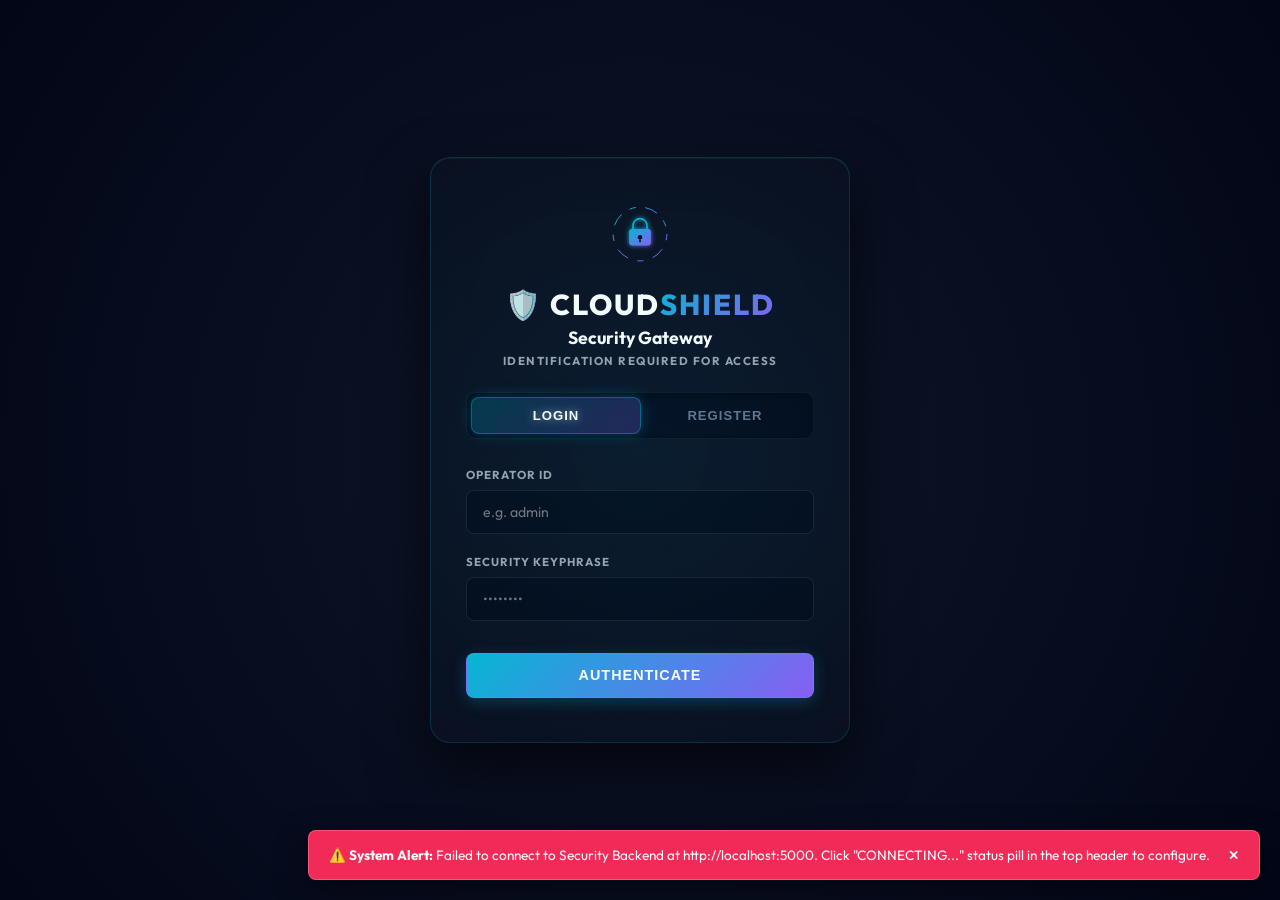
==== commit 061fc084: "feat: Add interactive API Connection Settings widget and manual override modal to dashboard" ====
--- a/security_dashboard/index.html
+++ b/security_dashboard/index.html
@@ -729,9 +729,9 @@
     <div class="header-right">
         <a href="#" id="btn-export" class="btn">📥 Export Report</a>
         <a href="#" id="btn-logout" class="btn" style="background: rgba(239,68,68,0.15); border-color: rgba(239,68,68,0.3); color: #f87171; margin-left: 8px; display: none;">🚪 Logout</a>
-        <div class="pulse-badge">
-            <div class="pulse-dot"></div>
-            SOC LIVE
+        <div class="pulse-badge" id="api-status-badge" style="cursor: pointer; user-select: none;" onclick="openApiSettings()" title="Click to configure API connection">
+            <div class="pulse-dot" id="api-status-dot"></div>
+            <span id="api-status-text">CONNECTING...</span>
         </div>
     </div>
 </header>
@@ -1200,6 +1200,36 @@
     </div>
 </div>
 
+<!-- ═══ API SETTINGS MODAL ═══ -->
+<div class="modal-overlay" id="api-settings-modal" onclick="if (event.target === this) closeApiSettings()">
+    <div class="modal-box">
+        <div class="modal-icon">⚙️</div>
+        <div class="modal-title" style="color: var(--blue); text-shadow: 0 0 10px rgba(6,182,212,0.2);">API Connection Settings</div>
+        <div class="modal-sub">Configure how the dashboard connects to your local Security Backend.</div>
+        
+        <form onsubmit="saveApiSettings(event)" style="text-align: left;">
+            <div class="auth-form-group" style="margin-bottom: 1.2rem;">
+                <label style="color: var(--text); font-size: 0.8rem; font-weight: 600; margin-bottom: 0.4rem; display: block;">Connection Mode</label>
+                <select id="api-mode-select" class="auth-input" onchange="toggleApiModeFields()" style="width: 100%; background: #0b0f19; border: 1px solid var(--border); color: #fff; padding: 0.6rem; border-radius: 8px; font-family: 'Outfit', sans-serif;">
+                    <option value="auto">Automatic (GitHub Tunnel Sync)</option>
+                    <option value="manual">Manual Override (Custom URL)</option>
+                </select>
+            </div>
+            
+            <div class="auth-form-group" id="api-manual-group" style="margin-bottom: 1.5rem; display: none;">
+                <label style="color: var(--text); font-size: 0.8rem; font-weight: 600; margin-bottom: 0.4rem; display: block;">Security Backend URL</label>
+                <input type="text" id="api-manual-url" class="auth-input" placeholder="e.g. http://localhost:5000" style="width: 100%; background: #0b0f19; border: 1px solid var(--border); color: #fff; padding: 0.6rem; border-radius: 8px; font-family: 'Outfit', sans-serif;">
+                <small style="color: var(--muted); font-size: 0.72rem; margin-top: 0.3rem; display: block;">Enter local endpoint (e.g. http://localhost:5000) or a custom tunnel URL.</small>
+            </div>
+            
+            <div style="display: flex; gap: 0.75rem; margin-top: 1.5rem;">
+                <button type="button" class="btn btn-red" style="flex: 1; justify-content: center; padding: 0.7rem;" onclick="closeApiSettings()">Cancel</button>
+                <button type="submit" class="btn btn-green" style="flex: 1; justify-content: center; padding: 0.7rem; background: linear-gradient(135deg, #06b6d4, #8b5cf6); border-color: rgba(6,182,212,0.4);">Save & Reload</button>
+            </div>
+        </form>
+    </div>
+</div>
+
 <script>
 // ─── Global Error Handling & Banner ──────────────────────────────────────────
 function showBannerError(msg) {
@@ -1235,33 +1265,147 @@
     showBannerError(`Promise Rejected: ${event.reason}`);
 };
 
-let API = (window.location.hostname === 'localhost' || window.location.hostname === '127.0.0.1')
-    ? window.location.protocol + '//' + window.location.hostname + ':5000'
-    : '';
+let API = '';
+
+function updateStatusBadge(status, details) {
+    const badge = document.getElementById('api-status-badge');
+    const dot = document.getElementById('api-status-dot');
+    const text = document.getElementById('api-status-text');
+    if (!badge || !dot || !text) return;
+    
+    if (status === 'online') {
+        badge.style.background = 'rgba(16, 185, 129, 0.08)';
+        badge.style.borderColor = 'rgba(16, 185, 129, 0.2)';
+        badge.style.color = 'var(--green)';
+        dot.style.background = 'var(--green)';
+        dot.style.boxShadow = '0 0 8px var(--green)';
+        text.innerText = 'ONLINE';
+        badge.title = 'Backend API is connected at: ' + details;
+    } else if (status === 'offline') {
+        badge.style.background = 'rgba(239, 68, 68, 0.08)';
+        badge.style.borderColor = 'rgba(239, 68, 68, 0.2)';
+        badge.style.color = 'var(--red)';
+        dot.style.background = 'var(--red)';
+        dot.style.boxShadow = '0 0 8px var(--red)';
+        text.innerText = 'OFFLINE';
+        badge.title = 'Failed to connect to: ' + details + '. Click to configure.';
+    } else {
+        badge.style.background = 'rgba(6, 182, 212, 0.08)';
+        badge.style.borderColor = 'rgba(6, 182, 212, 0.2)';
+        badge.style.color = 'var(--blue)';
+        dot.style.background = 'var(--blue)';
+        dot.style.boxShadow = '0 0 8px var(--blue)';
+        text.innerText = 'CONNECTING...';
+        badge.title = 'Connecting to backend...';
+    }
+}
+
+function verifyApiConnection(url, callback) {
+    updateStatusBadge('connecting');
+    fetch(url + '/api/stats')
+        .then(res => {
+            if (res.ok) {
+                API = url;
+                updateStatusBadge('online', url);
+                callback();
+            } else {
+                throw new Error('Non-ok response');
+            }
+        })
+        .catch(err => {
+            console.error('API verification failed for ' + url + ':', err);
+            updateStatusBadge('offline', url);
+            showBannerError('Failed to connect to Security Backend at ' + url + '. Click "CONNECTING..." status pill in the top header to configure.');
+            API = url;
+            callback();
+        });
+}
 
 function fetchActiveTunnelURL(callback) {
-    if (API) {
-        callback();
+    // 1. Check for manual override
+    const override = localStorage.getItem('siem_api_override');
+    if (override) {
+        console.log('Using manual API override:', override);
+        verifyApiConnection(override, callback);
         return;
     }
+    
+    // 2. Default if running locally
+    if (window.location.hostname === 'localhost' || window.location.hostname === '127.0.0.1') {
+        const localUrl = window.location.protocol + '//' + window.location.hostname + ':5000';
+        verifyApiConnection(localUrl, callback);
+        return;
+    }
+    
+    // 3. Fetch tunnel URL from GitHub
     const gitUrl = 'https://raw.githubusercontent.com/PratyushPandey31/Security/main/tunnel_url.txt';
     const xhr = new XMLHttpRequest();
     xhr.open('GET', gitUrl + '?t=' + new Date().getTime(), true);
     xhr.onreadystatechange = function() {
         if (xhr.readyState === 4) {
+            let targetUrl = 'http://localhost:5000';
             if (xhr.status === 200) {
-                API = xhr.responseText.trim();
-                console.log('Active Tunnel API loaded:', API);
-                callback();
+                targetUrl = xhr.responseText.trim();
+                console.log('Fetched tunnel URL from GitHub:', targetUrl);
             } else {
-                console.error('Failed to load active tunnel URL, falling back to localhost');
-                API = 'http://localhost:5000';
-                callback();
+                console.error('Failed to load tunnel URL from GitHub, using default fallback');
             }
+            verifyApiConnection(targetUrl, callback);
         }
     };
     xhr.send();
 }
+
+// ─── API Settings Modal Logic ──────────────────────────────────────────────────
+window.openApiSettings = function() {
+    document.getElementById('api-settings-modal').classList.add('show');
+    const override = localStorage.getItem('siem_api_override');
+    const select = document.getElementById('api-mode-select');
+    const input = document.getElementById('api-manual-url');
+    
+    if (override) {
+        select.value = 'manual';
+        input.value = override;
+    } else {
+        select.value = 'auto';
+        input.value = API || 'http://localhost:5000';
+    }
+    toggleApiModeFields();
+};
+
+window.closeApiSettings = function() {
+    document.getElementById('api-settings-modal').classList.remove('show');
+};
+
+window.toggleApiModeFields = function() {
+    const select = document.getElementById('api-mode-select');
+    const manualGroup = document.getElementById('api-manual-group');
+    if (select.value === 'manual') {
+        manualGroup.style.display = 'block';
+    } else {
+        manualGroup.style.display = 'none';
+    }
+};
+
+window.saveApiSettings = function(event) {
+    event.preventDefault();
+    const select = document.getElementById('api-mode-select');
+    const input = document.getElementById('api-manual-url');
+    
+    if (select.value === 'manual') {
+        let val = input.value.trim();
+        if (val.endsWith('/')) val = val.slice(0, -1);
+        if (!val.startsWith('http://') && !val.startsWith('https://')) {
+            val = 'http://' + val;
+        }
+        localStorage.setItem('siem_api_override', val);
+    } else {
+        localStorage.removeItem('siem_api_override');
+    }
+    
+    closeApiSettings();
+    location.reload();
+};
 
 // ─── Tab switching ────────────────────────────────────────────────────────────
 function switchTab(btn, id) {
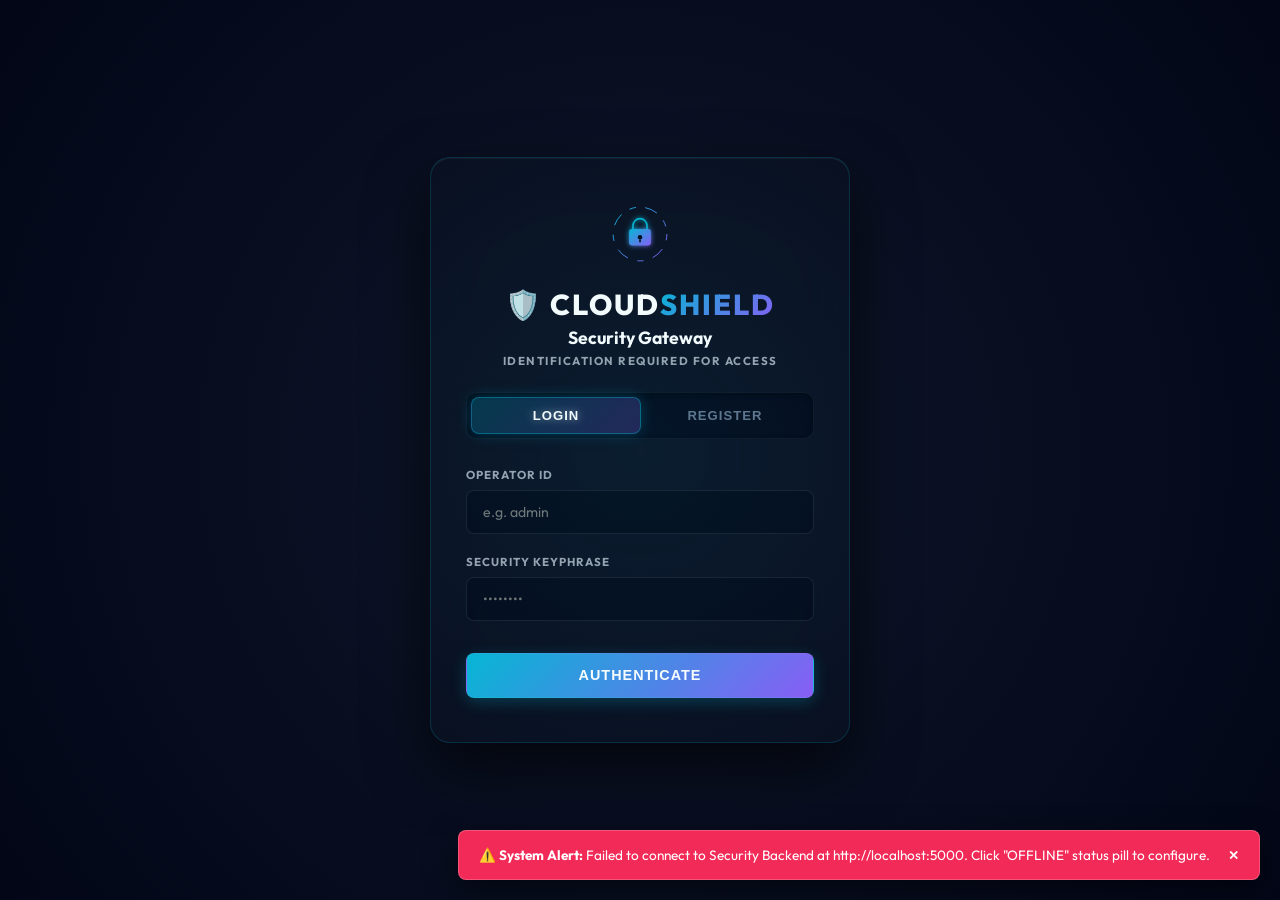
==== commit dbe524e2: "fix: Protect dashboard fetches with safeFetchJson wrapper to cleanly reject HTML responses and handl" ====
--- a/security_dashboard/index.html
+++ b/security_dashboard/index.html
@@ -1300,24 +1300,60 @@
     }
 }
 
+function safeFetchJson(url, options) {
+    if (!API && !url.includes('/api/stats')) {
+        return Promise.reject(new Error('Security Backend API is offline'));
+    }
+    return fetch(url, options)
+        .then(res => {
+            if (!res.ok) {
+                throw new Error('HTTP error ' + res.status);
+            }
+            const contentType = res.headers.get("content-type");
+            if (!contentType || !contentType.includes("application/json")) {
+                throw new Error("Server returned HTML or text response instead of JSON");
+            }
+            return res.json();
+        });
+}
+
 function verifyApiConnection(url, callback) {
     updateStatusBadge('connecting');
-    fetch(url + '/api/stats')
+    const controller = new AbortController();
+    const timeoutId = setTimeout(() => controller.abort(), 4000);
+    
+    fetch(url + '/api/stats', { signal: controller.signal })
         .then(res => {
-            if (res.ok) {
+            clearTimeout(timeoutId);
+            const contentType = res.headers.get("content-type");
+            if (res.ok && contentType && contentType.includes("application/json")) {
                 API = url;
                 updateStatusBadge('online', url);
                 callback();
             } else {
-                throw new Error('Non-ok response');
+                throw new Error('Non-JSON response or HTTP status error');
             }
         })
         .catch(err => {
+            clearTimeout(timeoutId);
             console.error('API verification failed for ' + url + ':', err);
+            API = ''; // Keep API empty to prevent relative/fallback requests
             updateStatusBadge('offline', url);
-            showBannerError('Failed to connect to Security Backend at ' + url + '. Click "CONNECTING..." status pill in the top header to configure.');
-            API = url;
-            callback();
+            
+            // Render friendly offline messages in UI containers
+            const feed = document.getElementById('alert-feed');
+            if (feed) feed.innerHTML = '<div class="empty">🔴 Security Backend is offline.<br><br>Please start your local services using <code>python run_locally.py</code> and click the "OFFLINE" status badge in the header to link your tunnel or port.</div>';
+            
+            const logsT = document.getElementById('traffic-log-table');
+            if (logsT) logsT.innerHTML = '<tr><td colspan="7" style="text-align:center;color:var(--text-muted);padding:2rem;">🔴 Offline – Waiting for backend connection...</td></tr>';
+            
+            const bannedT = document.getElementById('banned-ip-table');
+            if (bannedT) bannedT.innerHTML = '<tr><td colspan="3" style="text-align:center;color:var(--text-muted);padding:2rem;">🔴 Offline – Waiting for backend connection...</td></tr>';
+            
+            const rulesT = document.getElementById('rules-table');
+            if (rulesT) rulesT.innerHTML = '<tr><td colspan="6" style="text-align:center;color:var(--text-muted);padding:2rem;">🔴 Offline – Waiting for backend connection...</td></tr>';
+            
+            showBannerError('Failed to connect to Security Backend at ' + url + '. Click "OFFLINE" status pill to configure.');
         });
 }
 
@@ -1337,23 +1373,9 @@
         return;
     }
     
-    // 3. Fetch tunnel URL from GitHub
-    const gitUrl = 'https://raw.githubusercontent.com/PratyushPandey31/Security/main/tunnel_url.txt';
-    const xhr = new XMLHttpRequest();
-    xhr.open('GET', gitUrl + '?t=' + new Date().getTime(), true);
-    xhr.onreadystatechange = function() {
-        if (xhr.readyState === 4) {
-            let targetUrl = 'http://localhost:5000';
-            if (xhr.status === 200) {
-                targetUrl = xhr.responseText.trim();
-                console.log('Fetched tunnel URL from GitHub:', targetUrl);
-            } else {
-                console.error('Failed to load tunnel URL from GitHub, using default fallback');
-            }
-            verifyApiConnection(targetUrl, callback);
-        }
-    };
-    xhr.send();
+    // 3. Fallback to localhost if raw tunnel url is deleted/missing
+    const localFallback = 'http://localhost:5000';
+    verifyApiConnection(localFallback, callback);
 }
 
 // ─── API Settings Modal Logic ──────────────────────────────────────────────────
@@ -1417,7 +1439,7 @@
 
 // ─── Stats ────────────────────────────────────────────────────────────────────
 function loadStats() {
-    fetch(API + '/api/stats').then(r => r.json()).then(d => {
+    safeFetchJson(API + '/api/stats').then(d => {
         animCount('stat-threats', d.total_alerts || 0);
         animCount('stat-critical', d.critical_alerts || 0);
         animCount('stat-honeypot', d.honeypot_triggers || 0);
@@ -1444,7 +1466,7 @@
 }
 
 function loadAlerts() {
-    fetch(API + '/api/alerts?limit=30').then(r => r.json()).then(alerts => {
+    safeFetchJson(API + '/api/alerts?limit=30').then(alerts => {
         const feed = document.getElementById('alert-feed');
         if (!alerts.length) { feed.innerHTML = '<div class="empty">No threats logged. Gateway is clean.</div>'; return; }
         feed.innerHTML = '';
@@ -1590,7 +1612,7 @@
 
 // ─── Banned IPs ───────────────────────────────────────────────────────────────
 function loadBanned() {
-    fetch(API + '/api/banned-ips').then(r => r.json()).then(data => {
+    safeFetchJson(API + '/api/banned-ips').then(data => {
         const tbody = document.getElementById('banned-tbody');
         if (!data.length) { tbody.innerHTML = '<tr><td colspan="4" class="empty">No active IP bans.</td></tr>'; return; }
         tbody.innerHTML = data.map(b => `<tr>
@@ -1609,7 +1631,7 @@
 
 // ─── WAF Rules ────────────────────────────────────────────────────────────────
 function loadRules() {
-    fetch(API + '/api/waf/rules').then(r => r.json()).then(rules => {
+    safeFetchJson(API + '/api/waf/rules').then(rules => {
         const tbody = document.getElementById('rules-tbody');
         if (!rules.length) { tbody.innerHTML = '<tr><td colspan="6" class="empty">No WAF rules configured.</td></tr>'; return; }
         tbody.innerHTML = rules.map(r => `<tr>
@@ -1757,7 +1779,7 @@
 
 // ─── Traffic Inspector ────────────────────────────────────────────────────────
 function loadTraffic() {
-    fetch(API + '/api/traffic?limit=80').then(r => r.json()).then(logs => {
+    safeFetchJson(API + '/api/traffic?limit=80').then(logs => {
         const box = document.getElementById('trafficConsole');
         if (!logs.length) { box.innerHTML = '<div class="console-line system">[SYSTEM] No traffic captured yet.</div>'; return; }
         box.innerHTML = '';
@@ -1838,8 +1860,8 @@
 
 function renderCharts() {
     Promise.all([
-        fetch(API + '/api/alerts?limit=500').then(r => r.json()),
-        fetch(API + '/api/traffic?limit=500').then(r => r.json())
+        safeFetchJson(API + '/api/alerts?limit=500'),
+        safeFetchJson(API + '/api/traffic?limit=500')
     ]).then(([alerts, traffic]) => {
 
         // ── Analytics Summary Strip ───────────────────────────────────────
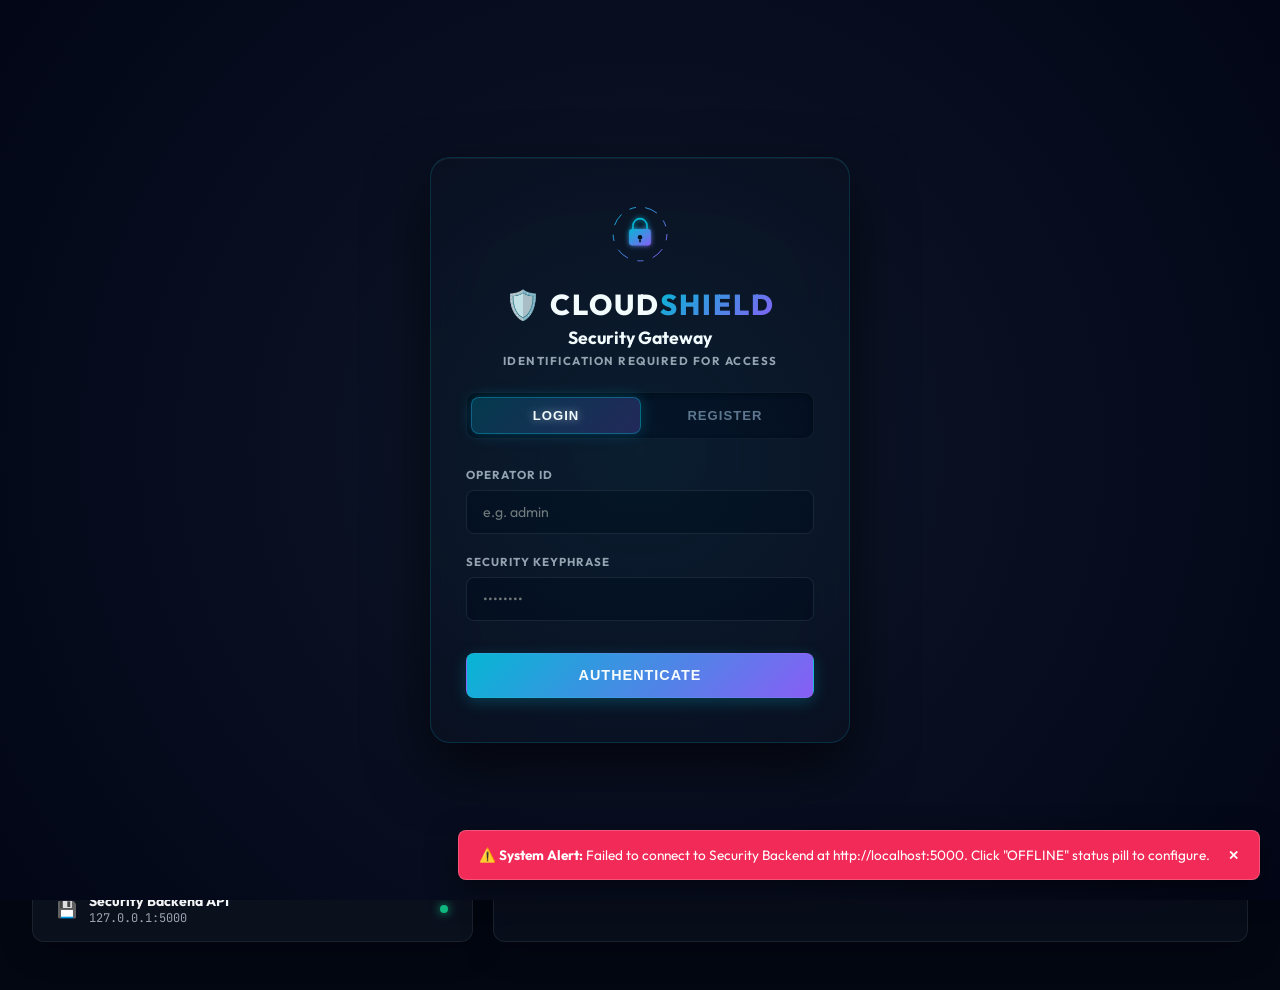
==== commit 400be2fb: "design: Add glamorous authenticated Welcome Back banners to SIEM dashboard and web portal index view" ====
--- a/security_dashboard/index.html
+++ b/security_dashboard/index.html
@@ -692,8 +692,8 @@
             </svg>
         </div>
         <div class="auth-logo">🛡️ Cloud<span>Shield</span></div>
-        <div id="auth-card-title" style="color:#fff; font-size:1.1rem; font-weight:700; margin-bottom:0.25rem;">Security Gateway</div>
-        <div class="auth-subtitle">IDENTIFICATION REQUIRED FOR ACCESS</div>
+        <div id="auth-card-title" style="color:#fff; font-size:1.1rem; font-weight:700; margin-bottom:0.25rem; transition: all 0.3s;">Security Gateway</div>
+        <div class="auth-subtitle" id="auth-subtitle-text" style="transition: all 0.3s;">IDENTIFICATION REQUIRED FOR ACCESS</div>
         
         <div class="auth-tabs">
             <button id="tab-login" class="auth-tab active" onclick="switchAuthTab('login')">LOGIN</button>
@@ -705,7 +705,7 @@
         <form id="auth-form" onsubmit="handleAuthSubmit(event)">
             <div class="auth-form-group">
                 <label for="auth-username">Operator ID</label>
-                <input type="text" id="auth-username" class="auth-input" placeholder="e.g. admin" required autocomplete="off">
+                <input type="text" id="auth-username" class="auth-input" placeholder="e.g. admin" required autocomplete="off" oninput="updateAuthGreeting(this.value)" onchange="updateAuthGreeting(this.value)" onfocus="updateAuthGreeting(this.value)" onkeyup="updateAuthGreeting(this.value)">
             </div>
             
             <div id="auth-group-email" class="auth-form-group" style="display: none;">
@@ -738,6 +738,25 @@
 
 <!-- ═══ MAIN ═══ -->
 <div class="main">
+
+    <!-- Welcome Greeting Banner -->
+    <div class="welcome-banner" id="siem-welcome-banner" style="background: linear-gradient(135deg, rgba(6,182,212,0.1) 0%, rgba(139,92,246,0.1) 100%); border: 1px solid rgba(6,182,212,0.15); border-radius: 12px; padding: 1.1rem 1.6rem; margin-bottom: 1.5rem; display: flex; align-items: center; justify-content: space-between; backdrop-filter: blur(10px); -webkit-backdrop-filter: blur(10px); box-shadow: 0 10px 30px rgba(0,0,0,0.2); animation: fadeIn 0.5s ease;">
+        <div style="display: flex; align-items: center; gap: 0.85rem;">
+            <div style="font-size: 2rem; filter: drop-shadow(0 0 8px rgba(6,182,212,0.3));">🎖️</div>
+            <div>
+                <h2 style="font-size: 1.15rem; font-weight: 800; color: #fff; margin-bottom: 0.15rem; letter-spacing: 0.5px; font-family: 'Outfit', sans-serif; text-transform: uppercase;">
+                    Welcome Back, <span id="welcome-operator-name" style="background: linear-gradient(135deg, var(--blue), var(--purple)); -webkit-background-clip: text; -webkit-text-fill-color: transparent;">Operator</span>!
+                </h2>
+                <p style="color: var(--muted); font-size: 0.72rem; font-weight: 700; text-transform: uppercase; letter-spacing: 1.2px; margin: 0;">
+                    🛡️ System Access: <span style="color: var(--green);">Chief Security Analyst</span> &nbsp;|&nbsp; Node: <span style="color: var(--blue);">SEC-GATEWAY-1</span>
+                </p>
+            </div>
+        </div>
+        <div class="pulse-badge" style="background: rgba(16,185,129,0.08); border-color: rgba(16,185,129,0.2); color: var(--green); box-shadow: 0 0 15px rgba(16,185,129,0.15); padding: 0.35rem 0.9rem; font-size: 0.7rem;">
+            <div class="pulse-dot" style="background: var(--green); box-shadow: 0 0 8px var(--green); width: 6px; height: 6px;"></div>
+            SESSION ACTIVE
+        </div>
+    </div>
 
     <!-- Stats -->
     <div class="stats-row">
@@ -1373,9 +1392,23 @@
         return;
     }
     
-    // 3. Fallback to localhost if raw tunnel url is deleted/missing
-    const localFallback = 'http://localhost:5000';
-    verifyApiConnection(localFallback, callback);
+    // 3. Fetch tunnel URL from GitHub
+    const gitUrl = 'https://raw.githubusercontent.com/PratyushPandey31/Security/main/tunnel_url.txt';
+    const xhr = new XMLHttpRequest();
+    xhr.open('GET', gitUrl + '?t=' + new Date().getTime(), true);
+    xhr.onreadystatechange = function() {
+        if (xhr.readyState === 4) {
+            let targetUrl = 'http://localhost:5000';
+            if (xhr.status === 200) {
+                targetUrl = xhr.responseText.trim();
+                console.log('Fetched tunnel URL from GitHub:', targetUrl);
+            } else {
+                console.warn('Failed to load tunnel URL from GitHub, using default localhost fallback');
+            }
+            verifyApiConnection(targetUrl, callback);
+        }
+    };
+    xhr.send();
 }
 
 // ─── API Settings Modal Logic ──────────────────────────────────────────────────
@@ -2140,6 +2173,46 @@
     }
 }
 
+window.updateAuthGreeting = function(val) {
+    const subtitle = document.getElementById('auth-subtitle-text');
+    const cardTitle = document.getElementById('auth-card-title');
+    if (!subtitle || !cardTitle) return;
+    
+    val = val.trim();
+    if (!val) {
+        if (currentAuthTab === 'register') {
+            cardTitle.innerText = 'Register Analyst';
+            subtitle.innerText = 'CREATE SECURITY CREDENTIALS';
+            subtitle.style.color = 'var(--muted)';
+        } else {
+            cardTitle.innerText = 'Security Gateway';
+            subtitle.innerText = 'IDENTIFICATION REQUIRED FOR ACCESS';
+            subtitle.style.color = 'var(--muted)';
+        }
+        return;
+    }
+    
+    if (currentAuthTab === 'register') {
+        cardTitle.innerText = 'New Officer Node';
+        subtitle.innerText = '📝 PROVISIONING PROFILE FOR: ' + val.toUpperCase();
+        subtitle.style.color = 'var(--blue)';
+    } else {
+        const users = getRegisteredUsers();
+        const exists = users.some(u => u.username.toLowerCase() === val.toLowerCase());
+        if (exists) {
+            cardTitle.innerText = 'Welcome Back!';
+            subtitle.innerText = '🔓 CHIEF OFFICER ' + val.toUpperCase() + ' DETECTED';
+            subtitle.style.color = 'var(--green)';
+            subtitle.style.textShadow = '0 0 10px rgba(16,185,129,0.35)';
+        } else {
+            cardTitle.innerText = 'Access Requested';
+            subtitle.innerText = '🔐 KEYPHRASE REQUIRED FOR: ' + val.toUpperCase();
+            subtitle.style.color = 'var(--purple)';
+            subtitle.style.textShadow = '0 0 10px rgba(139,92,246,0.35)';
+        }
+    }
+}
+
 window.switchAuthTab = function(tab) {
     currentAuthTab = tab;
     document.querySelectorAll('.auth-tab').forEach(t => t.classList.remove('active'));
@@ -2161,6 +2234,9 @@
         submitBtn.innerText = 'AUTHENTICATE';
         authTitle.innerText = 'Security Gateway';
     }
+    
+    const usernameVal = document.getElementById('auth-username').value;
+    window.updateAuthGreeting(usernameVal);
 }
 
 window.handleAuthSubmit = function(event) {
@@ -2214,6 +2290,7 @@
         
         if (user) {
             sessionStorage.setItem('siem_logged_in', 'true');
+            sessionStorage.setItem('siem_operator_username', username);
             checkSiemAuth();
         } else {
             errorBanner.innerText = 'Invalid username or password.';
@@ -2238,12 +2315,26 @@
         overlay.style.visibility = 'hidden';
         setTimeout(() => { overlay.style.display = 'none'; }, 500);
         if (logoutBtn) logoutBtn.style.display = 'inline-block';
+        
+        // Update welcome banner username dynamically
+        const opName = sessionStorage.getItem('siem_operator_username') || 'Operator';
+        const welcomeEl = document.getElementById('welcome-operator-name');
+        if (welcomeEl) welcomeEl.innerText = opName.toUpperCase();
+        
         init();
     } else {
         overlay.style.display = 'flex';
         overlay.style.opacity = '1';
         overlay.style.visibility = 'visible';
         if (logoutBtn) logoutBtn.style.display = 'none';
+        
+        // Auto-detect browser autofill on load
+        setTimeout(() => {
+            const input = document.getElementById('auth-username');
+            if (input && window.updateAuthGreeting) {
+                window.updateAuthGreeting(input.value);
+            }
+        }, 150);
     }
 }
 
